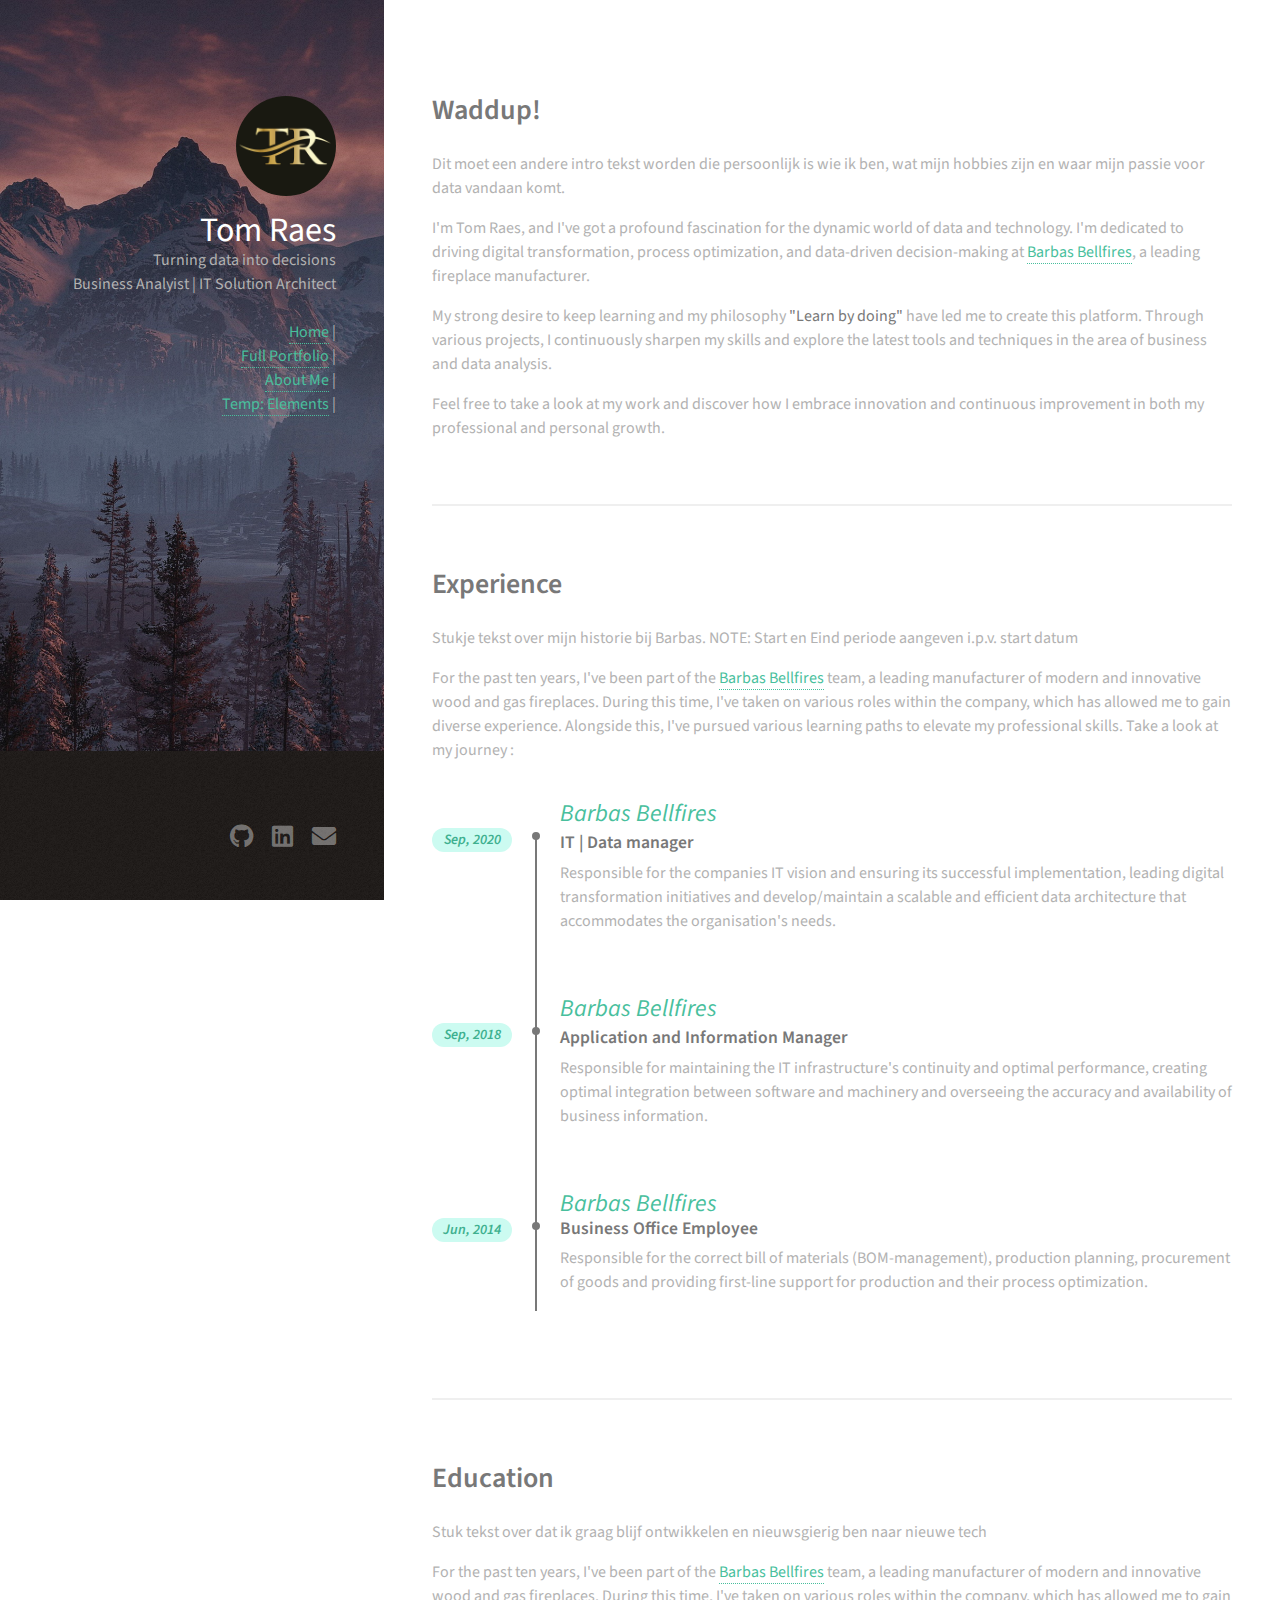
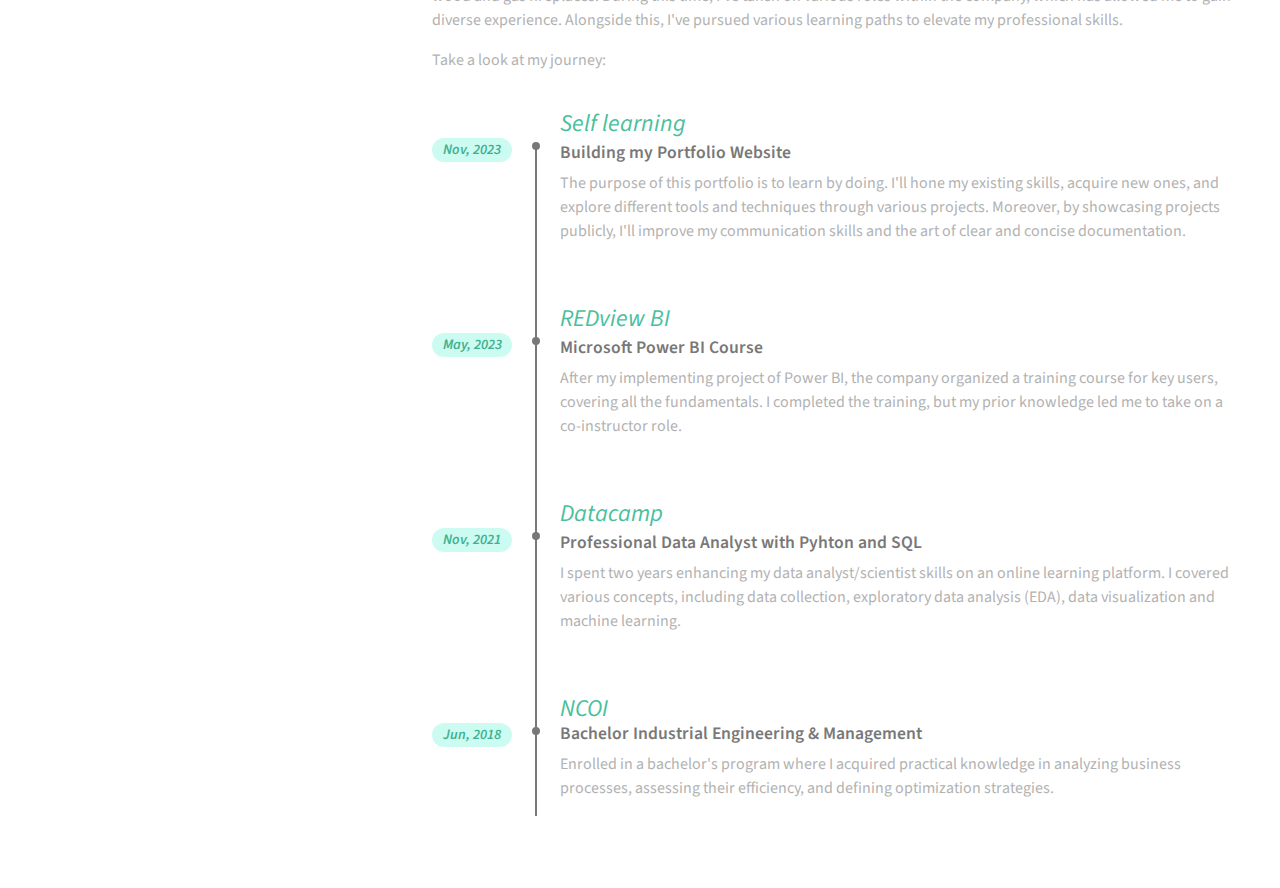
==== About Me.html @ b559889e "Restructured Pages" ====
<!DOCTYPE HTML>

<html>
	<head>
		<title>About Me</title>
		<link rel="icon" type="images/x-icon" href="/images/TR Logo Square.jpg">
		<meta charset="utf-8" />
		<meta name="viewport" content="width=device-width, initial-scale=1, user-scalable=no" />
		<link rel="stylesheet" href="assets/css/main.css" />
	</head>
	<body class="is-preload">

		<!-- Header -->
			<header id="header">
				<div class="inner">
					<a href="#" class="image avatar"><img src="/images/TR Logo square.jpg" alt="" /></a>
					<p> <strong><span style="font-size: 34px;">Tom Raes</span></strong></br>
						Turning data into decisions </br> 
						Business Analyist | IT Solution Architect</p>
					<p>	
						<a href="index.html">Home</a> | </br>
						<a href="Portfolio.html">Full Portfolio</a> | </br>
						<a href="#top">About Me</a> | </br>
						<a href="Elements.html">Temp: Elements</a> | 
					</p>
				</div>			
			</header>

		<!-- Main -->
			<div id="main">

				<!-- Welcome -->
					<section id="Welcome">
						
						<header class="header">
							<h2>Waddup!</h2>
						</header>
						<p> Dit moet een andere intro tekst worden die persoonlijk is wie ik ben, wat mijn hobbies zijn en waar mijn passie voor data vandaan komt.</p>
						
						<p>I'm Tom Raes, and I've got a profound fascination for the dynamic world of data and technology. I'm dedicated to driving digital transformation, process optimization, and data-driven decision-making at <a href="https://barbasbellfires.com/uk/" target="_blank">Barbas Bellfires</a>, a leading fireplace manufacturer. </p>

						<p> My strong desire to keep learning and my philosophy <strong>"Learn by doing"</strong> have led me to create this platform. Through various projects, I continuously sharpen my skills and explore the latest tools and techniques in the area of business and data analysis.</p>
						
						<p> Feel free to take a look at my work and discover how I embrace innovation and continuous improvement in both my professional and personal growth. </p>
						
					</section>
				
				<!-- Experience -->
					<section id="Experience">
						<header class="header">
							<h2>Experience</h2>
						</header>
						<p> Stukje tekst over mijn historie bij Barbas. NOTE: Start en Eind periode aangeven i.p.v. start datum</p>
						<p> For the past ten years, I've been part of the <a href="https://barbasbellfires.com/uk/" target="_blank">Barbas Bellfires</a> team, a leading manufacturer of modern and innovative wood and gas fireplaces. During this time, I've taken on various roles within the company, which has allowed me to gain diverse experience. Alongside this, I've pursued various learning paths to elevate my professional skills. Take a look at my journey :</p>

						<div class="tl-position">
							<div class="tl-colortitle-work">Barbas Bellfires</div>
							<div class="timeline">
								<time class="tl-date-work">Sep, 2020</time>
							</div>
							<h4>IT | Data manager</h4>
							<p>Responsible for the companies IT vision and ensuring its successful implementation, leading digital transformation initiatives and develop/maintain a scalable and efficient data architecture that accommodates the organisation's needs.</p>
						</div>

						<div class="tl-position">
							<div class="tl-colortitle-work">Barbas Bellfires</div>
							<div class="timeline">
								<time class="tl-date-work">Sep, 2018</time>
							</div>
							<h4>Application and Information Manager</h4>
							<p>Responsible for maintaining the IT infrastructure's continuity and optimal performance, creating optimal integration between software and machinery and overseeing the accuracy and availability of business information.</p>
						</div>

						<div class="tl-position">
							<div class="tl-colortitle-work">Barbas Bellfires</div>
							<div class="timeline-end">
								<time class="tl-date-work">Jun, 2014</time>
							</div>
							<h4>Business Office Employee</h4>
							<p>Responsible for the correct bill of materials (BOM-management), production planning, procurement of goods and providing first-line support for production and their process optimization.</p>
						</div>
					</section>	
				
				<!-- Education -->
					<section id="Education">
						<header class="header">
							<h2>Education</h2>
						</header>
						<p> Stuk tekst over dat ik graag blijf ontwikkelen en nieuwsgierig ben naar nieuwe tech</p>
						<p> For the past ten years, I've been part of the <a href="https://barbasbellfires.com/uk/" target="_blank">Barbas Bellfires</a> team, a leading manufacturer of modern and innovative wood and gas fireplaces. During this time, I've taken on various roles within the company, which has allowed me to gain diverse experience. Alongside this, I've pursued various learning paths to elevate my professional skills.</p> 
						<p> Take a look at my journey:</p>

						<div class="tl-position">
							<div class="tl-colortitle-work">Self learning</div>
							<div class="timeline">
								<time class="tl-date-work">Nov, 2023</time>
							</div>
							<h4> Building my Portfolio Website</h4>
							<p>	The purpose of this portfolio is to learn by doing. I'll hone my existing skills, acquire new ones, and explore different tools and techniques 	 	through various projects. Moreover, by showcasing projects publicly, I'll improve my communication skills and the art of clear and concise documentation.</p>
						</div>

						<div class="tl-position">
							<div class="tl-colortitle-work">REDview BI</div>
							<div class="timeline">
								<time class="tl-date-work">May, 2023</time>
							</div>
							<h4>Microsoft Power BI Course</h4>
							<p>	After my implementing project of Power BI, the company organized a training course for key users, covering all the fundamentals. I completed the training, but my prior knowledge led me to take on a co-instructor role.</p>
						</div>


						<div class="tl-position">
							<div class="tl-colortitle-work">Datacamp</div>
							<div class="timeline">
								<time class="tl-date-work">Nov, 2021</time>
							</div>
							<h4>Professional Data Analyst with Pyhton and SQL</h4>
							<p>I spent two years enhancing my data analyst/scientist skills on an online learning platform. I covered various concepts, including data collection, exploratory data analysis (EDA), data visualization and machine learning.</p>
						</div>

						<div class="tl-position">
							<div class="tl-colortitle-work">NCOI</div>
							<div class="timeline-end">
								<time class="tl-date-work">Jun, 2018</time>
							</div>
							<h4>Bachelor Industrial Engineering & Management</h4>
							<p>Enrolled in a bachelor's program where I acquired practical knowledge in analyzing business processes, assessing their efficiency, and defining optimization strategies.</p>
						</div>
					</section>	

		<!-- Footer -->
			<footer id="footer">
				<div class="inner">
					<ul class="icons">
						<li><a href="https://github.com/TsOeMar" class="icon brands fa-github"><span class="label">Github</span></a></li>
						<li><a href="https://www.linkedin.com/in/tsoemar/" class="icon brands fa-linkedin"><span class="label">LinkedIn</span></a></li>
						<li><a href="mailto:tjg.raes.7@gmail.com" class="icon solid fa-envelope"><span class="label">Email</span></a></li>
					</ul>
				</div>
			</footer>

		<!-- Scripts -->
			<script src="assets/js/jquery.min.js"></script>
			<script src="assets/js/jquery.poptrox.min.js"></script>
			<script src="assets/js/browser.min.js"></script>
			<script src="assets/js/breakpoints.min.js"></script>
			<script src="assets/js/util.js"></script>
			<script src="assets/js/main.js"></script>
			<script src="assets/js/progressbar.js"></script>
			<script src="assets/js/bootstrap.min.js"></script>

	</body>
</html>
---- assets/css/main.css ----
@import url("fontawesome-all.min.css");
@import url("https://fonts.googleapis.com/css?family=Source+Sans+Pro:400,400italic");


/*
	Strata by HTML5 UP
	html5up.net | @ajlkn
	Free for personal and commercial use under the CCA 3.0 license (html5up.net/license)
*/

html, body, div, span, applet, object,
iframe, h1, h2, h3, h4, h5, h6, p, blockquote,
pre, a, abbr, acronym, address, big, cite,
code, del, dfn, em, img, ins, kbd, q, s, samp,
small, strike, strong, sub, sup, tt, var, b,
u, i, center, dl, dt, dd, ol, ul, li, fieldset,
form, label, legend, table, caption, tbody,
tfoot, thead, tr, th, td, article, aside,
canvas, details, embed, figure, figcaption,
footer, header, hgroup, menu, nav, output, ruby,
section, summary, time, mark, audio, video {
	margin: 0;
	padding: 0;
	border: 0;
	font-size: 100%;
	font: inherit;
	vertical-align: baseline;}

article, aside, details, figcaption, figure,
footer, header, hgroup, menu, nav, section {
	display: block;}

body {
	line-height: 1;
}

ol, ul {
	list-style: none;
}

blockquote, q {
	quotes: none;
}

	blockquote:before, blockquote:after, q:before, q:after {
		content: '';
		content: none;
	}

table {
	border-collapse: collapse;
	border-spacing: 0;
}

body {
	-webkit-text-size-adjust: none;
}

mark {
	background-color: transparent;
	color: inherit;
}

input::-moz-focus-inner {
	border: 0;
	padding: 0;
}

input, select, textarea {
	-moz-appearance: none;
	-webkit-appearance: none;
	-ms-appearance: none;
	appearance: none;
}

/* Basic */

	html {
		box-sizing: border-box;
		scroll-behavior: smooth;
	}

	*, *:before, *:after {
		box-sizing: inherit;
	}

	body {
		background: #fff;
	}

		body.is-preload *, body.is-preload *:before, body.is-preload *:after {
			-moz-animation: none !important;
			-webkit-animation: none !important;
			-ms-animation: none !important;
			animation: none !important;
			-moz-transition: none !important;
			-webkit-transition: none !important;
			-ms-transition: none !important;
			transition: none !important;
		}

	body, input, select, textarea {
		color: #b2b2b2;
		font-family: "Source Sans Pro", Helvetica, sans-serif;
		font-size: 16pt;
		font-weight: 400;
		line-height: 1.5em;
	}

	a {
		-moz-transition: color 0.2s ease-in-out, border-color 0.2s ease-in-out;
		-webkit-transition: color 0.2s ease-in-out, border-color 0.2s ease-in-out;
		-ms-transition: color 0.2s ease-in-out, border-color 0.2s ease-in-out;
		transition: color 0.2s ease-in-out, border-color 0.2s ease-in-out;
		border-bottom: dotted 1px;
		color: #49bf9d;
		text-decoration: none;
	}

		a:hover {
			border-bottom-color: transparent;
			color: #49bf9d !important;
			text-decoration: none;
		}

	strong, b {
		color: #787878;
		font-weight: 400;
	}

	em, i {
		font-style: italic;
	}
 
	p {
		margin: 0 0 1em 0;
	}

	h1, h2, h3, h4, h5, h6 {
		color: #787878;
		font-weight: 600;
		line-height: 1em;
		margin: 0 0 1.25em 0;
	}

		h1 a, h2 a, h3 a, h4 a, h6 a {
			color: inherit;
			text-decoration: none;
		}

	h1 {
		font-size: 2em;
		line-height: 1.5em;
	}

	h2 {
		font-size: 1.75em;
		line-height: 1em;
		margin-bottom: 1em;
	}

	h3 {
		font-size: 1.25em;
		line-height: 1.5em;
	}

	/*Timeline title Font*/
	h4 {
		font-size: 1.1em;
		line-height: 1.5em;
		margin-bottom: 0.25em;
		font-weight: 600;
	}
	
	/*Skill Label*/
	h5 {
		color: #b2b2b2;
		font-size: 1.1em;
		font-weight: 400;
		margin: 1.5em 0 0 0;
	}

	h6 {
		font-size: 0.7em;
		line-height: 1.5em;
	}

	sub {
		font-size: 0.8em;
		position: relative;
		top: 0.5em;
	}

	sup {
		font-size: 0.8em;
		position: relative;
		top: -0.5em;
	}

	hr {
		border: 0;
		border-bottom: solid 2px #efefef;
		margin: 2em 0;
	}

		hr.major {
			margin: 3em 0;
		}

	blockquote {
		border-left: solid 6px #efefef;
		font-style: italic;
		margin: 0 0 2em 0;
		padding: 0.5em 0 0.5em 1.5em;
	}

	code {
		background: #efefef;
		border-radius: 0.35em;
		border: solid 2px #efefef;
		font-family: "Courier New", monospace;
		font-size: 0.9em;
		margin: 0 0.25em;
		padding: 0.25em 0.65em;
	}

	pre {
		-webkit-overflow-scrolling: touch;
		font-family: "Courier New", monospace;
		font-size: 0.9em;
		margin: 0 0 2em 0;
	}

		pre code {
			display: block;
			line-height: 1.75em;
			padding: 1em 1.5em;
			overflow-x: auto;
		}

	.align-left {
		text-align: left;
	}

	.align-center {
		text-align: center;
	}

	.align-right {
		text-align: right;
	}

/* Container */

	.container {
		margin: 0 auto;
		max-width: calc(100% - 4em);
		width: 100%;
	}

		.container.xsmall {
			width: 25%;
		}

		.container.small {
			width: 50%;
		}

		.container.medium {
			width: 75%;
		}

		.container.large {
			width: 125%;
		}

		.container.xlarge {
			width: 150%;
		}

		.container.max {
			width: 100%;
		}

		@media screen and (max-width: 980px) {

			.container {
				width: 100% !important;
				max-width: 100% !important;
			}

		}

		@media screen and (max-width: 480px) {

			.container {
				max-width: calc(100% - 3em);
			}

		}

/* Row */

	.row {
		display: flex;
		flex-wrap: wrap;
		box-sizing: border-box;
		align-items: stretch;
	}

		.row > * {
			box-sizing: border-box;
		}

		.row.gtr-uniform > * > :last-child {
			margin-bottom: 0;
		}

		.row.aln-left {
			justify-content: flex-start;
		}

		.row.aln-center {
			justify-content: center;
		}

		.row.aln-right {
			justify-content: flex-end;
		}

		.row.aln-top {
			align-items: flex-start;
		}

		.row.aln-middle {
			align-items: center;
		}

		.row.aln-bottom {
			align-items: flex-end;
		}

		.row > .imp {
			order: -1;
		}

		.row > .col-1 {
			width: 8.33333%;
		}

		.row > .off-1 {
			margin-left: 8.33333%;
		}

		.row > .col-2 {
			width: 16.66667%;
		}

		.row > .off-2 {
			margin-left: 16.66667%;
		}

		.row > .col-3 {
			width: 25%;
		}

		.row > .off-3 {
			margin-left: 25%;
		}

		.row > .col-4 {
			width: 33.33333%;
		}

		.row > .off-4 {
			margin-left: 33.33333%;
		}

		.row > .col-5 {
			width: 41.66667%;
		}

		.row > .off-5 {
			margin-left: 41.66667%;
		}

		.row > .col-6 {
			width: 50%;
		}

		.row > .off-6 {
			margin-left: 50%;
		}

		.row > .col-7 {
			width: 58.33333%;
		}

		.row > .off-7 {
			margin-left: 58.33333%;
		}

		.row > .col-8 {
			width: 66.66667%;
		}

		.row > .off-8 {
			margin-left: 66.66667%;
		}

		.row > .col-9 {
			width: 75%;
		}

		.row > .off-9 {
			margin-left: 75%;
		}

		.row > .col-10 {
			width: 83.33333%;
		}

		.row > .off-10 {
			margin-left: 83.33333%;
		}

		.row > .col-11 {
			width: 91.66667%;
		}

		.row > .off-11 {
			margin-left: 91.66667%;
		}

		.row > .col-12 {
			width: 100%;
		}

		.row > .off-12 {
			margin-left: 100%;
		}

		.row.gtr-0 {
			margin-top: 0;
			margin-left: 0em;
		}

			.row.gtr-0 > * {
				padding: 0 0 0 0em;
			}

			.row.gtr-0.gtr-uniform {
				margin-top: 0em;
			}

				.row.gtr-0.gtr-uniform > * {
					padding-top: 0em;
				}

		.row.gtr-25 {
			margin-top: 0;
			margin-left: -0.625em;
		}

			.row.gtr-25 > * {
				padding: 0 0 0 0.625em;
			}

			.row.gtr-25.gtr-uniform {
				margin-top: -0.625em;
			}

				.row.gtr-25.gtr-uniform > * {
					padding-top: 0.625em;
				}

		.row.gtr-50 {
			margin-top: 0;
			margin-left: -1.25em;
		}

			.row.gtr-50 > * {
				padding: 0 0 0 1.25em;
			}

			.row.gtr-50.gtr-uniform {
				margin-top: -1.25em;
			}

				.row.gtr-50.gtr-uniform > * {
					padding-top: 1.25em;
				}

		.row {
			margin-top: 0;
			margin-left: -2.5em;
		}

			.row > * {
				padding: 0 0 0 2.5em;
			}

			.row.gtr-uniform {
				margin-top: -2.5em;
			}

				.row.gtr-uniform > * {
					padding-top: 2.5em;
				}

		.row.gtr-150 {
			margin-top: 0;
			margin-left: -3.75em;
		}

			.row.gtr-150 > * {
				padding: 0 0 0 3.75em;
			}

			.row.gtr-150.gtr-uniform {
				margin-top: -3.75em;
			}

				.row.gtr-150.gtr-uniform > * {
					padding-top: 3.75em;
				}

		.row.gtr-200 {
			margin-top: 0;
			margin-left: -5em;
		}

			.row.gtr-200 > * {
				padding: 0 0 0 5em;
			}

			.row.gtr-200.gtr-uniform {
				margin-top: -5em;
			}

				.row.gtr-200.gtr-uniform > * {
					padding-top: 5em;
				}

		@media screen and (max-width: 1800px) {

			.row {
				display: flex;
				flex-wrap: wrap;
				box-sizing: border-box;
				align-items: stretch;
			}

				.row > * {
					box-sizing: border-box;
				}

				.row.gtr-uniform > * > :last-child {
					margin-bottom: 0;
				}

				.row.aln-left {
					justify-content: flex-start;
				}

				.row.aln-center {
					justify-content: center;
				}

				.row.aln-right {
					justify-content: flex-end;
				}

				.row.aln-top {
					align-items: flex-start;
				}

				.row.aln-middle {
					align-items: center;
				}

				.row.aln-bottom {
					align-items: flex-end;
				}

				.row > .imp-xlarge {
					order: -1;
				}

				.row > .col-1-xlarge {
					width: 8.33333%;
				}

				.row > .off-1-xlarge {
					margin-left: 8.33333%;
				}

				.row > .col-2-xlarge {
					width: 16.66667%;
				}

				.row > .off-2-xlarge {
					margin-left: 16.66667%;
				}

				.row > .col-3-xlarge {
					width: 25%;
				}

				.row > .off-3-xlarge {
					margin-left: 25%;
				}

				.row > .col-4-xlarge {
					width: 33.33333%;
				}

				.row > .off-4-xlarge {
					margin-left: 33.33333%;
				}

				.row > .col-5-xlarge {
					width: 41.66667%;
				}

				.row > .off-5-xlarge {
					margin-left: 41.66667%;
				}

				.row > .col-6-xlarge {
					width: 50%;
				}

				.row > .off-6-xlarge {
					margin-left: 50%;
				}

				.row > .col-7-xlarge {
					width: 58.33333%;
				}

				.row > .off-7-xlarge {
					margin-left: 58.33333%;
				}

				.row > .col-8-xlarge {
					width: 66.66667%;
				}

				.row > .off-8-xlarge {
					margin-left: 66.66667%;
				}

				.row > .col-9-xlarge {
					width: 75%;
				}

				.row > .off-9-xlarge {
					margin-left: 75%;
				}

				.row > .col-10-xlarge {
					width: 83.33333%;
				}

				.row > .off-10-xlarge {
					margin-left: 83.33333%;
				}

				.row > .col-11-xlarge {
					width: 91.66667%;
				}

				.row > .off-11-xlarge {
					margin-left: 91.66667%;
				}

				.row > .col-12-xlarge {
					width: 100%;
				}

				.row > .off-12-xlarge {
					margin-left: 100%;
				}

				.row.gtr-0 {
					margin-top: 0;
					margin-left: 0em;
				}

					.row.gtr-0 > * {
						padding: 0 0 0 0em;
					}

					.row.gtr-0.gtr-uniform {
						margin-top: 0em;
					}

						.row.gtr-0.gtr-uniform > * {
							padding-top: 0em;
						}

				.row.gtr-25 {
					margin-top: 0;
					margin-left: -0.625em;
				}

					.row.gtr-25 > * {
						padding: 0 0 0 0.625em;
					}

					.row.gtr-25.gtr-uniform {
						margin-top: -0.625em;
					}

						.row.gtr-25.gtr-uniform > * {
							padding-top: 0.625em;
						}

				.row.gtr-50 {
					margin-top: 0;
					margin-left: -1.25em;
				}

					.row.gtr-50 > * {
						padding: 0 0 0 1.25em;
					}

					.row.gtr-50.gtr-uniform {
						margin-top: -1.25em;
					}

						.row.gtr-50.gtr-uniform > * {
							padding-top: 1.25em;
						}

				.row {
					margin-top: 0;
					margin-left: -2.5em;
				}

					.row > * {
						padding: 0 0 0 2.5em;
					}

					.row.gtr-uniform {
						margin-top: -2.5em;
					}

						.row.gtr-uniform > * {
							padding-top: 2.5em;
						}

				.row.gtr-150 {
					margin-top: 0;
					margin-left: -3.75em;
				}

					.row.gtr-150 > * {
						padding: 0 0 0 3.75em;
					}

					.row.gtr-150.gtr-uniform {
						margin-top: -3.75em;
					}

						.row.gtr-150.gtr-uniform > * {
							padding-top: 3.75em;
						}

				.row.gtr-200 {
					margin-top: 0;
					margin-left: -5em;
				}

					.row.gtr-200 > * {
						padding: 0 0 0 5em;
					}

					.row.gtr-200.gtr-uniform {
						margin-top: -5em;
					}

						.row.gtr-200.gtr-uniform > * {
							padding-top: 5em;
						}

		}

		@media screen and (max-width: 1280px) {

			.row {
				display: flex;
				flex-wrap: wrap;
				box-sizing: border-box;
				align-items: stretch;
			}

				.row > * {
					box-sizing: border-box;
				}

				.row.gtr-uniform > * > :last-child {
					margin-bottom: 0;
				}

				.row.aln-left {
					justify-content: flex-start;
				}

				.row.aln-center {
					justify-content: center;
				}

				.row.aln-right {
					justify-content: flex-end;
				}

				.row.aln-top {
					align-items: flex-start;
				}

				.row.aln-middle {
					align-items: center;
				}

				.row.aln-bottom {
					align-items: flex-end;
				}

				.row > .imp-large {
					order: -1;
				}

				.row > .col-1-large {
					width: 8.33333%;
				}

				.row > .off-1-large {
					margin-left: 8.33333%;
				}

				.row > .col-2-large {
					width: 16.66667%;
				}

				.row > .off-2-large {
					margin-left: 16.66667%;
				}

				.row > .col-3-large {
					width: 25%;
				}

				.row > .off-3-large {
					margin-left: 25%;
				}

				.row > .col-4-large {
					width: 33.33333%;
				}

				.row > .off-4-large {
					margin-left: 33.33333%;
				}

				.row > .col-5-large {
					width: 41.66667%;
				}

				.row > .off-5-large {
					margin-left: 41.66667%;
				}

				.row > .col-6-large {
					width: 50%;
				}

				.row > .off-6-large {
					margin-left: 50%;
				}

				.row > .col-7-large {
					width: 58.33333%;
				}

				.row > .off-7-large {
					margin-left: 58.33333%;
				}

				.row > .col-8-large {
					width: 66.66667%;
				}

				.row > .off-8-large {
					margin-left: 66.66667%;
				}

				.row > .col-9-large {
					width: 75%;
				}

				.row > .off-9-large {
					margin-left: 75%;
				}

				.row > .col-10-large {
					width: 83.33333%;
				}

				.row > .off-10-large {
					margin-left: 83.33333%;
				}

				.row > .col-11-large {
					width: 91.66667%;
				}

				.row > .off-11-large {
					margin-left: 91.66667%;
				}

				.row > .col-12-large {
					width: 100%;
				}

				.row > .off-12-large {
					margin-left: 100%;
				}

				.row.gtr-0 {
					margin-top: 0;
					margin-left: 0em;
				}

					.row.gtr-0 > * {
						padding: 0 0 0 0em;
					}

					.row.gtr-0.gtr-uniform {
						margin-top: 0em;
					}

						.row.gtr-0.gtr-uniform > * {
							padding-top: 0em;
						}

				.row.gtr-25 {
					margin-top: 0;
					margin-left: -0.5em;
				}

					.row.gtr-25 > * {
						padding: 0 0 0 0.5em;
					}

					.row.gtr-25.gtr-uniform {
						margin-top: -0.5em;
					}

						.row.gtr-25.gtr-uniform > * {
							padding-top: 0.5em;
						}

				.row.gtr-50 {
					margin-top: 0;
					margin-left: -1em;
				}

					.row.gtr-50 > * {
						padding: 0 0 0 1em;
					}

					.row.gtr-50.gtr-uniform {
						margin-top: -1em;
					}

						.row.gtr-50.gtr-uniform > * {
							padding-top: 1em;
						}

				.row {
					margin-top: 0;
					margin-left: -2em;
				}

					.row > * {
						padding: 0 0 0 2em;
					}

					.row.gtr-uniform {
						margin-top: -2em;
					}

						.row.gtr-uniform > * {
							padding-top: 2em;
						}

				.row.gtr-150 {
					margin-top: 0;
					margin-left: -3em;
				}

					.row.gtr-150 > * {
						padding: 0 0 0 3em;
					}

					.row.gtr-150.gtr-uniform {
						margin-top: -3em;
					}

						.row.gtr-150.gtr-uniform > * {
							padding-top: 3em;
						}

				.row.gtr-200 {
					margin-top: 0;
					margin-left: -4em;
				}

					.row.gtr-200 > * {
						padding: 0 0 0 4em;
					}

					.row.gtr-200.gtr-uniform {
						margin-top: -4em;
					}

						.row.gtr-200.gtr-uniform > * {
							padding-top: 4em;
						}

		}

		@media screen and (max-width: 980px) {

			.row {
				display: flex;
				flex-wrap: wrap;
				box-sizing: border-box;
				align-items: stretch;
			}

				.row > * {
					box-sizing: border-box;
				}

				.row.gtr-uniform > * > :last-child {
					margin-bottom: 0;
				}

				.row.aln-left {
					justify-content: flex-start;
				}

				.row.aln-center {
					justify-content: center;
				}

				.row.aln-right {
					justify-content: flex-end;
				}

				.row.aln-top {
					align-items: flex-start;
				}

				.row.aln-middle {
					align-items: center;
				}

				.row.aln-bottom {
					align-items: flex-end;
				}

				.row > .imp-medium {
					order: -1;
				}

				.row > .col-1-medium {
					width: 8.33333%;
				}

				.row > .off-1-medium {
					margin-left: 8.33333%;
				}

				.row > .col-2-medium {
					width: 16.66667%;
				}

				.row > .off-2-medium {
					margin-left: 16.66667%;
				}

				.row > .col-3-medium {
					width: 25%;
				}

				.row > .off-3-medium {
					margin-left: 25%;
				}

				.row > .col-4-medium {
					width: 33.33333%;
				}

				.row > .off-4-medium {
					margin-left: 33.33333%;
				}

				.row > .col-5-medium {
					width: 41.66667%;
				}

				.row > .off-5-medium {
					margin-left: 41.66667%;
				}

				.row > .col-6-medium {
					width: 50%;
				}

				.row > .off-6-medium {
					margin-left: 50%;
				}

				.row > .col-7-medium {
					width: 58.33333%;
				}

				.row > .off-7-medium {
					margin-left: 58.33333%;
				}

				.row > .col-8-medium {
					width: 66.66667%;
				}

				.row > .off-8-medium {
					margin-left: 66.66667%;
				}

				.row > .col-9-medium {
					width: 75%;
				}

				.row > .off-9-medium {
					margin-left: 75%;
				}

				.row > .col-10-medium {
					width: 83.33333%;
				}

				.row > .off-10-medium {
					margin-left: 83.33333%;
				}

				.row > .col-11-medium {
					width: 91.66667%;
				}

				.row > .off-11-medium {
					margin-left: 91.66667%;
				}

				.row > .col-12-medium {
					width: 100%;
				}

				.row > .off-12-medium {
					margin-left: 100%;
				}

				.row.gtr-0 {
					margin-top: 0;
					margin-left: 0em;
				}

					.row.gtr-0 > * {
						padding: 0 0 0 0em;
					}

					.row.gtr-0.gtr-uniform {
						margin-top: 0em;
					}

						.row.gtr-0.gtr-uniform > * {
							padding-top: 0em;
						}

				.row.gtr-25 {
					margin-top: 0;
					margin-left: -0.5em;
				}

					.row.gtr-25 > * {
						padding: 0 0 0 0.5em;
					}

					.row.gtr-25.gtr-uniform {
						margin-top: -0.5em;
					}

						.row.gtr-25.gtr-uniform > * {
							padding-top: 0.5em;
						}

				.row.gtr-50 {
					margin-top: 0;
					margin-left: -1em;
				}

					.row.gtr-50 > * {
						padding: 0 0 0 1em;
					}

					.row.gtr-50.gtr-uniform {
						margin-top: -1em;
					}

						.row.gtr-50.gtr-uniform > * {
							padding-top: 1em;
						}

				.row {
					margin-top: 0;
					margin-left: -2em;
				}

					.row > * {
						padding: 0 0 0 2em;
					}

					.row.gtr-uniform {
						margin-top: -2em;
					}

						.row.gtr-uniform > * {
							padding-top: 2em;
						}

				.row.gtr-150 {
					margin-top: 0;
					margin-left: -3em;
				}

					.row.gtr-150 > * {
						padding: 0 0 0 3em;
					}

					.row.gtr-150.gtr-uniform {
						margin-top: -3em;
					}

						.row.gtr-150.gtr-uniform > * {
							padding-top: 3em;
						}

				.row.gtr-200 {
					margin-top: 0;
					margin-left: -4em;
				}

					.row.gtr-200 > * {
						padding: 0 0 0 4em;
					}

					.row.gtr-200.gtr-uniform {
						margin-top: -4em;
					}

						.row.gtr-200.gtr-uniform > * {
							padding-top: 4em;
						}

		}

		@media screen and (max-width: 736px) {

			.row {
				display: flex;
				flex-wrap: wrap;
				box-sizing: border-box;
				align-items: stretch;
			}

				.row > * {
					box-sizing: border-box;
				}

				.row.gtr-uniform > * > :last-child {
					margin-bottom: 0;
				}

				.row.aln-left {
					justify-content: flex-start;
				}

				.row.aln-center {
					justify-content: center;
				}

				.row.aln-right {
					justify-content: flex-end;
				}

				.row.aln-top {
					align-items: flex-start;
				}

				.row.aln-middle {
					align-items: center;
				}

				.row.aln-bottom {
					align-items: flex-end;
				}

				.row > .imp-small {
					order: -1;
				}

				.row > .col-1-small {
					width: 8.33333%;
				}

				.row > .off-1-small {
					margin-left: 8.33333%;
				}

				.row > .col-2-small {
					width: 16.66667%;
				}

				.row > .off-2-small {
					margin-left: 16.66667%;
				}

				.row > .col-3-small {
					width: 25%;
				}

				.row > .off-3-small {
					margin-left: 25%;
				}

				.row > .col-4-small {
					width: 33.33333%;
				}

				.row > .off-4-small {
					margin-left: 33.33333%;
				}

				.row > .col-5-small {
					width: 41.66667%;
				}

				.row > .off-5-small {
					margin-left: 41.66667%;
				}

				.row > .col-6-small {
					width: 50%;
				}

				.row > .off-6-small {
					margin-left: 50%;
				}

				.row > .col-7-small {
					width: 58.33333%;
				}

				.row > .off-7-small {
					margin-left: 58.33333%;
				}

				.row > .col-8-small {
					width: 66.66667%;
				}

				.row > .off-8-small {
					margin-left: 66.66667%;
				}

				.row > .col-9-small {
					width: 75%;
				}

				.row > .off-9-small {
					margin-left: 75%;
				}

				.row > .col-10-small {
					width: 83.33333%;
				}

				.row > .off-10-small {
					margin-left: 83.33333%;
				}

				.row > .col-11-small {
					width: 91.66667%;
				}

				.row > .off-11-small {
					margin-left: 91.66667%;
				}

				.row > .col-12-small {
					width: 100%;
				}

				.row > .off-12-small {
					margin-left: 100%;
				}

				.row.gtr-0 {
					margin-top: 0;
					margin-left: 0em;
				}

					.row.gtr-0 > * {
						padding: 0 0 0 0em;
					}

					.row.gtr-0.gtr-uniform {
						margin-top: 0em;
					}

						.row.gtr-0.gtr-uniform > * {
							padding-top: 0em;
						}

				.row.gtr-25 {
					margin-top: 0;
					margin-left: -0.375em;
				}

					.row.gtr-25 > * {
						padding: 0 0 0 0.375em;
					}

					.row.gtr-25.gtr-uniform {
						margin-top: -0.375em;
					}

						.row.gtr-25.gtr-uniform > * {
							padding-top: 0.375em;
						}

				.row.gtr-50 {
					margin-top: 0;
					margin-left: -0.75em;
				}

					.row.gtr-50 > * {
						padding: 0 0 0 0.75em;
					}

					.row.gtr-50.gtr-uniform {
						margin-top: -0.75em;
					}

						.row.gtr-50.gtr-uniform > * {
							padding-top: 0.75em;
						}

				.row {
					margin-top: 0;
					margin-left: -1.5em;
				}

					.row > * {
						padding: 0 0 0 1.5em;
					}

					.row.gtr-uniform {
						margin-top: -1.5em;
					}

						.row.gtr-uniform > * {
							padding-top: 1.5em;
						}

				.row.gtr-150 {
					margin-top: 0;
					margin-left: -2.25em;
				}

					.row.gtr-150 > * {
						padding: 0 0 0 2.25em;
					}

					.row.gtr-150.gtr-uniform {
						margin-top: -2.25em;
					}

						.row.gtr-150.gtr-uniform > * {
							padding-top: 2.25em;
						}

				.row.gtr-200 {
					margin-top: 0;
					margin-left: -3em;
				}

					.row.gtr-200 > * {
						padding: 0 0 0 3em;
					}

					.row.gtr-200.gtr-uniform {
						margin-top: -3em;
					}

						.row.gtr-200.gtr-uniform > * {
							padding-top: 3em;
						}

		}

		@media screen and (max-width: 480px) {

			.row {
				display: flex;
				flex-wrap: wrap;
				box-sizing: border-box;
				align-items: stretch;
			}

				.row > * {
					box-sizing: border-box;
				}

				.row.gtr-uniform > * > :last-child {
					margin-bottom: 0;
				}

				.row.aln-left {
					justify-content: flex-start;
				}

				.row.aln-center {
					justify-content: center;
				}

				.row.aln-right {
					justify-content: flex-end;
				}

				.row.aln-top {
					align-items: flex-start;
				}

				.row.aln-middle {
					align-items: center;
				}

				.row.aln-bottom {
					align-items: flex-end;
				}

				.row > .imp-xsmall {
					order: -1;
				}

				.row > .col-1-xsmall {
					width: 8.33333%;
				}

				.row > .off-1-xsmall {
					margin-left: 8.33333%;
				}

				.row > .col-2-xsmall {
					width: 16.66667%;
				}

				.row > .off-2-xsmall {
					margin-left: 16.66667%;
				}

				.row > .col-3-xsmall {
					width: 25%;
				}

				.row > .off-3-xsmall {
					margin-left: 25%;
				}

				.row > .col-4-xsmall {
					width: 33.33333%;
				}

				.row > .off-4-xsmall {
					margin-left: 33.33333%;
				}

				.row > .col-5-xsmall {
					width: 41.66667%;
				}

				.row > .off-5-xsmall {
					margin-left: 41.66667%;
				}

				.row > .col-6-xsmall {
					width: 50%;
				}

				.row > .off-6-xsmall {
					margin-left: 50%;
				}

				.row > .col-7-xsmall {
					width: 58.33333%;
				}

				.row > .off-7-xsmall {
					margin-left: 58.33333%;
				}

				.row > .col-8-xsmall {
					width: 66.66667%;
				}

				.row > .off-8-xsmall {
					margin-left: 66.66667%;
				}

				.row > .col-9-xsmall {
					width: 75%;
				}

				.row > .off-9-xsmall {
					margin-left: 75%;
				}

				.row > .col-10-xsmall {
					width: 83.33333%;
				}

				.row > .off-10-xsmall {
					margin-left: 83.33333%;
				}

				.row > .col-11-xsmall {
					width: 91.66667%;
				}

				.row > .off-11-xsmall {
					margin-left: 91.66667%;
				}

				.row > .col-12-xsmall {
					width: 100%;
				}

				.row > .off-12-xsmall {
					margin-left: 100%;
				}

				.row.gtr-0 {
					margin-top: 0;
					margin-left: 0em;
				}

					.row.gtr-0 > * {
						padding: 0 0 0 0em;
					}

					.row.gtr-0.gtr-uniform {
						margin-top: 0em;
					}

						.row.gtr-0.gtr-uniform > * {
							padding-top: 0em;
						}

				.row.gtr-25 {
					margin-top: 0;
					margin-left: -0.375em;
				}

					.row.gtr-25 > * {
						padding: 0 0 0 0.375em;
					}

					.row.gtr-25.gtr-uniform {
						margin-top: -0.375em;
					}

						.row.gtr-25.gtr-uniform > * {
							padding-top: 0.375em;
						}

				.row.gtr-50 {
					margin-top: 0;
					margin-left: -0.75em;
				}

					.row.gtr-50 > * {
						padding: 0 0 0 0.75em;
					}

					.row.gtr-50.gtr-uniform {
						margin-top: -0.75em;
					}

						.row.gtr-50.gtr-uniform > * {
							padding-top: 0.75em;
						}

				.row {
					margin-top: 0;
					margin-left: -1.5em;
				}

					.row > * {
						padding: 0 0 0 1.5em;
					}

					.row.gtr-uniform {
						margin-top: -1.5em;
					}

						.row.gtr-uniform > * {
							padding-top: 1.5em;
						}

				.row.gtr-150 {
					margin-top: 0;
					margin-left: -2.25em;
				}

					.row.gtr-150 > * {
						padding: 0 0 0 2.25em;
					}

					.row.gtr-150.gtr-uniform {
						margin-top: -2.25em;
					}

						.row.gtr-150.gtr-uniform > * {
							padding-top: 2.25em;
						}

				.row.gtr-200 {
					margin-top: 0;
					margin-left: -3em;
				}

					.row.gtr-200 > * {
						padding: 0 0 0 3em;
					}

					.row.gtr-200.gtr-uniform {
						margin-top: -3em;
					}

						.row.gtr-200.gtr-uniform > * {
							padding-top: 3em;
						}

		}

/* Timeline */
	
	/*Position*/
	.tl-position {
		position: relative;
		padding-left: 2rem; 
		padding-top: 1.5rem; 
		padding-bottom: 1.5rem; 
	}

	@media (min-width: 640px) { 
		.tl-position {
			padding-left: 8rem; 
		}
	}

	/*Colored label*/
	.tl-colortitle-work {
		font-style: italic;
		font-size: 1.5rem;
		color: #49bf9d;
	}

	.tl-colortitle-study {
		font-style: italic;
		font-size: 1.5rem;
		color: #b7a3ad;
	}	

	@media (min-width: 640px) {
		.colortitle {
			margin-bottom: 0;
		}
	}
	
	/*Vertical line (::before) ~ Date ~ Title ~ Circle marker (::after)*/
	.timeline {
		display: flex;
		flex-direction: column;
		align-items: flex-start;
		margin-bottom: 0.25rem;
	}
	
	@media (min-width: 640px) {
		.timeline {
			flex-direction: row;
		}
	}
	
	.timeline::before {
		content: '';
		position: absolute;
		left: 0.5rem;
		height: 100%;
		padding: 0 1px;
		background-color: #787878; 
		align-self: flex-start;
		transform: translateX(-50%) translateY(0.75rem);
	}
	
	@media (min-width: 640px) {
		.timeline::before {
			left: 0;
			margin-left: 6.5rem;
		}
	}
	
	.timeline::after {
		content: '';
		position: absolute;
		left: 0.5rem;
		width: 0.5rem;
		height: 0.5rem;
		background-color: #787878; 
		border: 4px solid #787878; 
		box-sizing: border-box;
		border-radius: 50%;
		transform: translateX(-50%) translateY(0.375rem);
	}
	
	@media (min-width: 640px) {
		.timeline::after {
			left: 0;
			margin-left: 6.5rem;
		}
	}
	
	@media (min-width: 640px) {
		.timeline.group-last::before {
			display: none;
		}
	}
	
	.timeline-end {
		display: flex;
		flex-direction: column;
		align-items: flex-start;
		margin-bottom: 0rem; 
	}
	
	@media (min-width: 640px) { 
		.timeline-end {
			flex-direction: row;
		}
	}
	
	.timeline-end::before {
		content: '';
		position: absolute;
		left: 0.5rem; 
		height: 50%; 
		padding-left: 1px;
		padding-right: 1px;
		background-color: #787878;
		transform: translateX(-50%) translateY(0.75rem);
		align-self: start; 
	}
	
	@media (min-width: 640px) {
		.timeline-end::before {
			left: 0;
			margin-left: 6.5rem; 
		}
	}
	
	.timeline-end::after {
		content: '';
		position: absolute;
		left: 0.5rem; 
		width: 0.5rem; 
		height: 0.5rem; 
		background-color: #787878; 
		border: 4px solid #787878; 
		box-sizing: border-box;
		border-radius: 9999px; 
		transform: translateX(-50%) translateY(0.375rem); 
	}
	
	@media (min-width: 640px) {
		.timeline-end::after {
			left: 0; 
			margin-left: 6.5rem; 
		}
	}
	
	.timeline-end.group-last::before {
		display: none; 
	}
	

	/*Timeline Date left side*/
	.tl-date-work {
		display: inline-flex;
		align-items: center;
		justify-content: center;
		font-style: italic;
		width: 5rem; 
		height: 1.5rem; 
		margin-bottom: 1rem; 
		font-size: 0.9rem; 
		font-weight: 600; 
		color: #3eb08f; 
		background-color: #ccfbf1; 
		border-radius: 9999px; 
		transform: translateY(0.125rem); 
	
		/* Small and Up */
		@media (min-width: 640px) {
			position: absolute; 
			left: 0;
			margin-bottom: 0; 
		}
	}

	.tl-date-study {
		display: inline-flex;
		align-items: center;
		justify-content: center;
		font-style: italic;
		width: 5rem; 
		height: 1.5rem; 
		margin-bottom: 1rem; 
		font-size: 0.9rem; 
		font-weight: 600; 
		color: #b7a3ad;
		background-color: #ebe6e6; 
		border-radius: 9999px; 
		transform: translateY(0.125rem); 
	
		/* Small and Up */
		@media (min-width: 640px) {
			position: absolute; 
			left: 0;
			margin-bottom: 0; 
		}
	}

	/*Timeline Bold Title*/
	.tl-boldtitle {		
		font-size: 1.25rem;
		font-weight: 700; 
		color: #787878; 
	}
	
	/*Timeline content*/
	.tl-content {
		color: #b2b2b2; 
		font-size: 1rem;
	}
	
	
/* Section/Article */

	section.special, article.special {
		text-align: center;
	}

	header p {
		color: #b2b2b2;
		position: relative;
		margin: 0 0 1.5em 0;
	}

	header h2 + p {
		font-size: 1.25em;
		margin-top: -1em;
		line-height: 1.5em;
	}

	header h3 + p {
		font-size: 1.1em;
		margin-top: -0.8em;
		line-height: 1.5em;
	}

	header h4 + p,
	header h5 + p,
	header h6 + p {
		font-size: 0.9em;
		margin-top: -0.6em;
		line-height: 1.5em;
	}

	header.major h2 {
		font-size: 2em;
	}

/* Form */

	form {
		margin: 0 0 2em 0;
	}

	label {
		color: #787878;
		display: block;
		font-size: 0.9em;
		font-weight: 400;
		margin: 0 0 1em 0;
	}

	input[type="text"],
	input[type="password"],
	input[type="email"],
	select,
	textarea {
		-moz-appearance: none;
		-webkit-appearance: none;
		-ms-appearance: none;
		appearance: none;
		background: #efefef;
		border-radius: 0.35em;
		border: solid 2px transparent;
		color: inherit;
		display: block;
		outline: 0;
		padding: 0 0.75em;
		text-decoration: none;
		width: 100%;
	}

		input[type="text"]:invalid,
		input[type="password"]:invalid,
		input[type="email"]:invalid,
		select:invalid,
		textarea:invalid {
			box-shadow: none;
		}

		input[type="text"]:focus,
		input[type="password"]:focus,
		input[type="email"]:focus,
		select:focus,
		textarea:focus {
			border-color: #49bf9d;
		}

	select {
		background-image: url("data:image/svg+xml;charset=utf8,%3Csvg xmlns='http://www.w3.org/2000/svg' width='40' height='40' preserveAspectRatio='none' viewBox='0 0 40 40'%3E%3Cpath d='M9.4,12.3l10.4,10.4l10.4-10.4c0.2-0.2,0.5-0.4,0.9-0.4c0.3,0,0.6,0.1,0.9,0.4l3.3,3.3c0.2,0.2,0.4,0.5,0.4,0.9 c0,0.4-0.1,0.6-0.4,0.9L20.7,31.9c-0.2,0.2-0.5,0.4-0.9,0.4c-0.3,0-0.6-0.1-0.9-0.4L4.3,17.3c-0.2-0.2-0.4-0.5-0.4-0.9 c0-0.4,0.1-0.6,0.4-0.9l3.3-3.3c0.2-0.2,0.5-0.4,0.9-0.4S9.1,12.1,9.4,12.3z' fill='%23dfdfdf' /%3E%3C/svg%3E");
		background-size: 1.25rem;
		background-repeat: no-repeat;
		background-position: calc(100% - 1rem) center;
		height: 2.75em;
		padding-right: 2.75em;
		text-overflow: ellipsis;
	}

		select option {
			color: #787878;
			background: #fff;
		}

		select:focus::-ms-value {
			background-color: transparent;
		}

		select::-ms-expand {
			display: none;
		}

	input[type="text"],
	input[type="password"],
	input[type="email"],
	select {
		height: 2.75em;
	}

	textarea {
		padding: 0.75em;
	}

	input[type="checkbox"],
	input[type="radio"] {
		-moz-appearance: none;
		-webkit-appearance: none;
		-ms-appearance: none;
		appearance: none;
		display: block;
		float: left;
		margin-right: -2em;
		opacity: 0;
		width: 1em;
		z-index: -1;
	}

		input[type="checkbox"] + label,
		input[type="radio"] + label {
			text-decoration: none;
			color: #b2b2b2;
			cursor: pointer;
			display: inline-block;
			font-size: 1em;
			font-weight: 400;
			padding-left: 2.4em;
			padding-right: 0.75em;
			position: relative;
		}

			input[type="checkbox"] + label:before,
			input[type="radio"] + label:before {
				-moz-osx-font-smoothing: grayscale;
				-webkit-font-smoothing: antialiased;
				display: inline-block;
				font-style: normal;
				font-variant: normal;
				text-rendering: auto;
				line-height: 1;
				text-transform: none !important;
				font-family: 'Font Awesome 5 Free';
				font-weight: 900;
			}

			input[type="checkbox"] + label:before,
			input[type="radio"] + label:before {
				background: #efefef;
				border-radius: 0.35em;
				border: solid 2px transparent;
				content: '';
				display: inline-block;
				font-size: 0.8em;
				height: 2.0625em;
				left: 0;
				line-height: 1.85625em;
				position: absolute;
				text-align: center;
				top: 0;
				width: 2.0625em;
			}

		input[type="checkbox"]:checked + label:before,
		input[type="radio"]:checked + label:before {
			background: #787878;
			border-color: #787878;
			color: #fff;
			content: '\f00c';
		}

		input[type="checkbox"]:focus + label:before,
		input[type="radio"]:focus + label:before {
			border-color: #49bf9d;
		}

	input[type="checkbox"] + label:before {
		border-radius: 0.35em;
	}

	input[type="radio"] + label:before {
		border-radius: 100%;
	}

	::-webkit-input-placeholder {
		color: #b2b2b2 !important;
		opacity: 1.0;
	}

	:-moz-placeholder {
		color: #b2b2b2 !important;
		opacity: 1.0;
	}

	::-moz-placeholder {
		color: #b2b2b2 !important;
		opacity: 1.0;
	}

	:-ms-input-placeholder {
		color: #b2b2b2 !important;
		opacity: 1.0;
	}

/* Box */

	.box {
		border-radius: 0.35em;
		border: solid 2px #efefef;
		margin-bottom: 2em;
		padding: 1.5em;
	}

		.box > :last-child,
		.box > :last-child > :last-child,
		.box > :last-child > :last-child > :last-child {
			margin-bottom: 0;
		}

		.box.alt {
			border: 0;
			border-radius: 0;
			padding: 0;
		}

/* Icon */

	.icon {
		text-decoration: none;
		border-bottom: none;
		position: relative;
	}

		.icon:before {
			-moz-osx-font-smoothing: grayscale;
			-webkit-font-smoothing: antialiased;
			display: inline-block;
			font-style: normal;
			font-variant: normal;
			text-rendering: auto;
			line-height: 1;
			text-transform: none !important;
			font-family: 'Font Awesome 5 Free';
			font-weight: 400;
		}

		.icon > .label {
			display: none;
		}

		.icon:before {
			line-height: inherit;
		}

		.icon.solid:before {
			font-weight: 900;
		}

		.icon.brands:before {
			font-family: 'Font Awesome 5 Brands';
		}

/* Image */

	.image {
		border-radius: 0.35em;
		border: 0;
		display: inline-block;
		position: relative;
	}

		.image:before {
			-moz-transition: opacity 0.2s ease-in-out;
			-webkit-transition: opacity 0.2s ease-in-out;
			-ms-transition: opacity 0.2s ease-in-out;
			transition: opacity 0.2s ease-in-out;
			border-radius: 0.35em;
			content: '';
			display: block;
			height: 100%;
			left: 0;
			opacity: 0.5;
			position: absolute;
			top: 0;
			width: 100%;
		}

		.image.thumb {
			text-align: center;
		}

			.image.thumb:after {
				-moz-transition: opacity 0.2s ease-in-out;
				-webkit-transition: opacity 0.2s ease-in-out;
				-ms-transition: opacity 0.2s ease-in-out;
				transition: opacity 0.2s ease-in-out;
				border-radius: 0.35em;
				border: solid 3px rgba(255, 255, 255, 0.5);
				color: #fff;
				content: 'View';
				display: inline-block;
				font-size: 0.8em;
				font-weight: 400;
				left: 50%;
				line-height: 2.25em;
				margin: -1.25em 0 0 -3em;
				opacity: 0;
				padding: 0 1.5em;
				position: absolute;
				text-align: center;
				text-decoration: none;
				top: 50%;
				white-space: nowrap;
			}

			.image.thumb:hover:after {
				opacity: 1.0;
			}

			.image.thumb:hover:before {
				background: url("images/overlay.png");
				opacity: 1.0;
			}

		.image img {
			border-radius: 0.35em;
			display: block;
		}

		.image.left {
			float: left;
			margin: 0 1.5em 1em 0;
			top: 0.25em;
		}

		.image.right {
			float: right;
			margin: 0 0 1em 1.5em;
			top: 0.25em;
		}

		.image.left, .image.right {
			max-width: 26%;
		}

			.image.left img, .image.right img {
				width: 100%;
			}

		.image.fit {
			display: block;
			margin: 0 0 2em 0;
			width: 100%;
		}

			.image.fit img {
				width: 100%;
			}

		.image.avatar {
			border-radius: 100%;
		}

			.image.avatar:before {
				display: none;
			}

			.image.avatar img {
				border-radius: 100%;
				width: 100%;
			}

/* List */

	ol {
		list-style: decimal;
		margin: 0 0 2em 0;
		padding-left: 1.25em;
	}

		ol li {
			padding-left: 0.25em;
		}

	ul {
		list-style: disc;
		margin: 0 0 2em 0;
		padding-left: 1em;
	}

		ul li {
			padding-left: 0.5em;
		}

		ul.alt {
			list-style: none;
			padding-left: 0;
		}

			ul.alt li {
				border-top: solid 2px #efefef;
				padding: 0.5em 0;
			}

				ul.alt li:first-child {
					border-top: 0;
					padding-top: 0;
				}

	dl {
		margin: 0 0 2em 0;
	}

/* Icons */

	ul.icons {
		cursor: default;
		list-style: none;
		padding-left: 0;
	}

		ul.icons li {
			display: inline-block;
			padding: 0 1em 0 0;
		}

			ul.icons li:last-child {
				padding-right: 0;
			}

			ul.icons li .icon:before {
				font-size: 1.5em;
			}

/* Labeled Icons */

	ul.labeled-icons {
		list-style: none;
		padding: 0;
	}

		ul.labeled-icons li {
			line-height: 1.75em;
			margin: 1.5em 0 0 0;
			padding-left: 2.25em;
			position: relative;
		}

			ul.labeled-icons li:first-child {
				margin-top: 0;
			}

			ul.labeled-icons li a {
				color: inherit;
			}

			ul.labeled-icons li h3 {
				color: #b2b2b2;
				left: 0;
				position: absolute;
				text-align: center;
				top: 0;
				width: 1em;
			}

/* Actions */

	ul.actions {
		display: -moz-flex;
		display: -webkit-flex;
		display: -ms-flex;
		display: flex;
		cursor: default;
		list-style: none;
		margin-left: -1em;
		padding-left: 0;
	}

		ul.actions li {
			padding: 0 0 0 1em;
			vertical-align: middle;
		}

		ul.actions.special {
			-moz-justify-content: center;
			-webkit-justify-content: center;
			-ms-justify-content: center;
			justify-content: center;
			width: 100%;
			margin-left: 0;
		}

			ul.actions.special li:first-child {
				padding-left: 0;
			}

		ul.actions.stacked {
			-moz-flex-direction: column;
			-webkit-flex-direction: column;
			-ms-flex-direction: column;
			flex-direction: column;
			margin-left: 0;
		}

			ul.actions.stacked li {
				padding: 1.3em 0 0 0;
			}

				ul.actions.stacked li:first-child {
					padding-top: 0;
				}

		ul.actions.fit {
			width: calc(100% + 1em);
		}

			ul.actions.fit li {
				-moz-flex-grow: 1;
				-webkit-flex-grow: 1;
				-ms-flex-grow: 1;
				flex-grow: 1;
				-moz-flex-shrink: 1;
				-webkit-flex-shrink: 1;
				-ms-flex-shrink: 1;
				flex-shrink: 1;
				width: 100%;
			}

				ul.actions.fit li > * {
					width: 100%;
				}

			ul.actions.fit.stacked {
				width: 100%;
			}

		@media screen and (max-width: 480px) {

			ul.actions:not(.fixed) {
				-moz-flex-direction: column;
				-webkit-flex-direction: column;
				-ms-flex-direction: column;
				flex-direction: column;
				margin-left: 0;
				width: 100% !important;
			}

				ul.actions:not(.fixed) li {
					-moz-flex-grow: 1;
					-webkit-flex-grow: 1;
					-ms-flex-grow: 1;
					flex-grow: 1;
					-moz-flex-shrink: 1;
					-webkit-flex-shrink: 1;
					-ms-flex-shrink: 1;
					flex-shrink: 1;
					padding: 1em 0 0 0;
					text-align: center;
					width: 100%;
				}

					ul.actions:not(.fixed) li > * {
						width: 100%;
					}

					ul.actions:not(.fixed) li:first-child {
						padding-top: 0;
					}

					ul.actions:not(.fixed) li input[type="submit"],
					ul.actions:not(.fixed) li input[type="reset"],
					ul.actions:not(.fixed) li input[type="button"],
					ul.actions:not(.fixed) li button,
					ul.actions:not(.fixed) li .button {
						width: 100%;
					}

						ul.actions:not(.fixed) li input[type="submit"].icon:before,
						ul.actions:not(.fixed) li input[type="reset"].icon:before,
						ul.actions:not(.fixed) li input[type="button"].icon:before,
						ul.actions:not(.fixed) li button.icon:before,
						ul.actions:not(.fixed) li .button.icon:before {
							margin-left: -0.5em;
						}

		}

/* Table */

	.table-wrapper {
		-webkit-overflow-scrolling: touch;
		overflow-x: auto;
	}

	table {
		margin: 0 0 2em 0;
		width: 100%;
	}

		table tbody tr {
			border: solid 1px #efefef;
			border-left: 0;
			border-right: 0;
		}

			table tbody tr:nth-child(2n + 1) {
				background-color: #efefef;
			}

		table td {
			padding: 0.75em 0.75em;
		}

		table th {
			color: #787878;
			font-size: 0.9em;
			font-weight: 400;
			padding: 0 0.75em 0.75em 0.75em;
			text-align: left;
		}

		table thead {
			border-bottom: solid 2px #efefef;
		}

		table tfoot {
			border-top: solid 2px #efefef;
		}

		table.alt {
			border-collapse: separate;
		}

			table.alt tbody tr td {
				border: solid 2px #efefef;
				border-left-width: 0;
				border-top-width: 0;
			}

				table.alt tbody tr td:first-child {
					border-left-width: 2px;
				}

			table.alt tbody tr:first-child td {
				border-top-width: 2px;
			}

			table.alt thead {
				border-bottom: 0;
			}

			table.alt tfoot {
				border-top: 0;
			}

/* Button */

	input[type="submit"],
	input[type="reset"],
	input[type="button"],
	.button {
		-moz-appearance: none;
		-webkit-appearance: none;
		-ms-appearance: none;
		appearance: none;
		-moz-transition: background-color 0.2s ease-in-out, color 0.2s ease-in-out, border-color 0.2s ease-in-out;
		-webkit-transition: background-color 0.2s ease-in-out, color 0.2s ease-in-out, border-color 0.2s ease-in-out;
		-ms-transition: background-color 0.2s ease-in-out, color 0.2s ease-in-out, border-color 0.2s ease-in-out;
		transition: background-color 0.2s ease-in-out, color 0.2s ease-in-out, border-color 0.2s ease-in-out;
		background-color: transparent;
		border-radius: 0.35em;
		border: solid 3px #efefef;
		color: #787878 !important;
		cursor: pointer;
		display: inline-block;
		font-weight: 400;
		height: 3.15em;
		height: calc(2.75em + 6px);
		line-height: 2.75em;
		min-width: 10em;
		padding: 0 1.5em;
		text-align: center;
		text-decoration: none;
		white-space: nowrap;
	}

		input[type="submit"]:hover,
		input[type="reset"]:hover,
		input[type="button"]:hover,
		.button:hover {
			border-color: #49bf9d;
			color: #49bf9d !important;
		}

		input[type="submit"]:active,
		input[type="reset"]:active,
		input[type="button"]:active,
		.button:active {
			background-color: rgba(73, 191, 157, 0.1);
			border-color: #49bf9d;
			color: #49bf9d !important;
		}

		input[type="submit"].icon,
		input[type="reset"].icon,
		input[type="button"].icon,
		.button.icon {
			padding-left: 1.35em;
		}

			input[type="submit"].icon:before,
			input[type="reset"].icon:before,
			input[type="button"].icon:before,
			.button.icon:before {
				margin-right: 0.5em;
			}

		input[type="submit"].fit,
		input[type="reset"].fit,
		input[type="button"].fit,
		.button.fit {
			min-width: 0;
			width: 100%;
		}

		input[type="submit"].small,
		input[type="reset"].small,
		input[type="button"].small,
		.button.small {
			font-size: 0.8em;
		}

		input[type="submit"].large,
		input[type="reset"].large,
		input[type="button"].large,
		.button.large {
			font-size: 1.35em;
		}

		input[type="submit"].primary,
		input[type="reset"].primary,
		input[type="button"].primary,
		.button.primary {
			background-color: #49bf9d;
			border-color: #49bf9d;
			color: #fff !important;
		}

			input[type="submit"].primary:hover,
			input[type="reset"].primary:hover,
			input[type="button"].primary:hover,
			.button.primary:hover {
				background-color: #5cc6a7;
				border-color: #5cc6a7;
			}

			input[type="submit"].primary:active,
			input[type="reset"].primary:active,
			input[type="button"].primary:active,
			.button.primary:active {
				background-color: #3eb08f;
				border-color: #3eb08f;
			}

		input[type="submit"].disabled, input[type="submit"]:disabled,
		input[type="reset"].disabled,
		input[type="reset"]:disabled,
		input[type="button"].disabled,
		input[type="button"]:disabled,
		.button.disabled,
		.button:disabled {
			background-color: #efefef !important;
			border-color: #efefef !important;
			color: #b2b2b2 !important;
			cursor: default;
		}

/* Work Item */

	.work-item {
		margin: 0 0 2em 0;
	}

		.work-item .image {
			margin: 0 0 1.5em 0;
		}

		.work-item h3 {
			font-size: 1em;
			margin: 0 0 0.5em 0;
		}

		.work-item p {
			font-size: 0.8em;
			line-height: 1.5em;
			margin: 0;
		}

/* Header */

	#header {
		display: -moz-flex;
		display: -webkit-flex;
		display: -ms-flex;
		display: flex;
		-moz-flex-direction: column;
		-webkit-flex-direction: column;
		-ms-flex-direction: column;
		flex-direction: column;
		-moz-align-items: -moz-flex-end;
		-webkit-align-items: -webkit-flex-end;
		-ms-align-items: -ms-flex-end;
		align-items: flex-end;
		-moz-justify-content: space-between;
		-webkit-justify-content: space-between;
		-ms-justify-content: space-between;
		justify-content: space-between;
		background-color: #1f1815;
		background-attachment: scroll,								scroll;
		background-image: url("images/overlay.png"), url("../../images/Background.jpg");
		background-position: top left,							top left;
		background-repeat: repeat,								no-repeat;
		background-size: auto,								110%;
		color: rgba(255, 255, 255, 0.5);
		height: 100%;
		left: 0;
		padding: 8em 4em;
		position:fixed;
		text-align: right;
		top: 0;
		width: 35%;
	} 

		#header > * {
			-moz-flex-shrink: 0;
			-webkit-flex-shrink: 0;
			-ms-flex-shrink: 0;
			flex-shrink: 0;
			width: 100%;
		}

		#header > .inner {
			-moz-flex-grow: 1;
			-webkit-flex-grow: 1;
			-ms-flex-grow: 1;
			flex-grow: 1;
			margin: 0 0 2em 0;
		}

		#header strong, #header b {
			color: #fff;
		}

		#header h2, #header h3, #header h4, #header h5, #header h6 {
			color: #fff;
		}

		#header h1 {
			color: rgba(255, 255, 255, 0.5);
			font-size: 1.35em;
			line-height: 1.75em;
			margin: 0;
		}

		#header .image.avatar {
			margin: 0 0 1em 0;
			width: 6.25em;
		}

/* Footer */

	#footer .icons {
		margin: 1em 0 0 0;
	}

		#footer .icons a {
			color: rgba(255, 255, 255, 0.4);
		}

/* Main */

	#main {
		margin-left: 35%;
		max-width: 54em;
		padding: 8em 4em 4em 4em;
		width: calc(100% - 35%);
	}

		#main > section {
			border-top: solid 2px #efefef;
			margin: 4em 0 0 0;
			padding: 4em 0 0 0;
		}

			#main > section:first-child {
				border-top: 0;
				margin-top: 0;
				padding-top: 0;
			}

/* Poptrox */

	@-moz-keyframes spin {
		0% {
			-moz-transform: rotate(0deg);
			-webkit-transform: rotate(0deg);
			-ms-transform: rotate(0deg);
			transform: rotate(0deg);
		}

		100% {
			-moz-transform: rotate(360deg);
			-webkit-transform: rotate(360deg);
			-ms-transform: rotate(360deg);
			transform: rotate(360deg);
		}
	}

	@-webkit-keyframes spin {
		0% {
			-moz-transform: rotate(0deg);
			-webkit-transform: rotate(0deg);
			-ms-transform: rotate(0deg);
			transform: rotate(0deg);
		}

		100% {
			-moz-transform: rotate(360deg);
			-webkit-transform: rotate(360deg);
			-ms-transform: rotate(360deg);
			transform: rotate(360deg);
		}
	}

	@-ms-keyframes spin {
		0% {
			-moz-transform: rotate(0deg);
			-webkit-transform: rotate(0deg);
			-ms-transform: rotate(0deg);
			transform: rotate(0deg);
		}

		100% {
			-moz-transform: rotate(360deg);
			-webkit-transform: rotate(360deg);
			-ms-transform: rotate(360deg);
			transform: rotate(360deg);
		}
	}

	@keyframes spin {
		0% {
			-moz-transform: rotate(0deg);
			-webkit-transform: rotate(0deg);
			-ms-transform: rotate(0deg);
			transform: rotate(0deg);
		}

		100% {
			-moz-transform: rotate(360deg);
			-webkit-transform: rotate(360deg);
			-ms-transform: rotate(360deg);
			transform: rotate(360deg);
		}
	}

	.poptrox-popup {
		-moz-box-sizing: content-box;
		-webkit-box-sizing: content-box;
		-ms-box-sizing: content-box;
		box-sizing: content-box;
		-webkit-tap-highlight-color: rgba(255, 255, 255, 0);
		background: #fff;
		border-radius: 0.35em;
		box-shadow: 0 0.1em 0.15em 0 rgba(0, 0, 0, 0.15);
		overflow: hidden;
		padding-bottom: 3em;
	}

		.poptrox-popup .loader {
			text-decoration: none;
			-moz-animation: spin 1s linear infinite;
			-webkit-animation: spin 1s linear infinite;
			-ms-animation: spin 1s linear infinite;
			animation: spin 1s linear infinite;
			font-size: 1.5em;
			height: 1em;
			left: 50%;
			line-height: 1em;
			margin: -0.5em 0 0 -0.5em;
			position: absolute;
			top: 50%;
			width: 1em;
		}

			.poptrox-popup .loader:before {
				-moz-osx-font-smoothing: grayscale;
				-webkit-font-smoothing: antialiased;
				display: inline-block;
				font-style: normal;
				font-variant: normal;
				text-rendering: auto;
				line-height: 1;
				text-transform: none !important;
				font-family: 'Font Awesome 5 Free';
				font-weight: 900;
			}

			.poptrox-popup .loader:before {
				content: '\f1ce';
			}

		.poptrox-popup .caption {
			background: #fff;
			bottom: 0;
			cursor: default;
			font-size: 0.9em;
			height: 3em;
			left: 0;
			line-height: 2.8em;
			position: absolute;
			text-align: center;
			width: 100%;
			z-index: 1;
		}

		.poptrox-popup .nav-next,
		.poptrox-popup .nav-previous {
			text-decoration: none;
			-moz-transition: opacity 0.2s ease-in-out;
			-webkit-transition: opacity 0.2s ease-in-out;
			-ms-transition: opacity 0.2s ease-in-out;
			transition: opacity 0.2s ease-in-out;
			-webkit-tap-highlight-color: rgba(255, 255, 255, 0);
			background: rgba(0, 0, 0, 0.01);
			cursor: pointer;
			height: 100%;
			opacity: 0;
			position: absolute;
			top: 0;
			width: 50%;
		}

			.poptrox-popup .nav-next:before,
			.poptrox-popup .nav-previous:before {
				-moz-osx-font-smoothing: grayscale;
				-webkit-font-smoothing: antialiased;
				display: inline-block;
				font-style: normal;
				font-variant: normal;
				text-rendering: auto;
				line-height: 1;
				text-transform: none !important;
				font-family: 'Font Awesome 5 Free';
				font-weight: 900;
			}

			.poptrox-popup .nav-next:before,
			.poptrox-popup .nav-previous:before {
				color: #fff ;
				font-size: 2.5em;
				height: 1em;
				line-height: 1em;
				margin-top: -0.75em;
				position: absolute;
				text-align: center;
				top: 50%;
				width: 1.5em;
			}

		.poptrox-popup .nav-next {
			right: 0;
		}

			.poptrox-popup .nav-next:before {
				content: '\f105';
				right: 0;
			}

		.poptrox-popup .nav-previous {
			left: 0;
		}

			.poptrox-popup .nav-previous:before {
				content: '\f104';
				left: 0;
			}

		.poptrox-popup .closer {
			text-decoration: none;
			-moz-transition: opacity 0.2s ease-in-out;
			-webkit-transition: opacity 0.2s ease-in-out;
			-ms-transition: opacity 0.2s ease-in-out;
			transition: opacity 0.2s ease-in-out;
			-webkit-tap-highlight-color: rgba(255, 255, 255, 0);
			color: #fff ;
			height: 4em;
			line-height: 4em;
			opacity: 0;
			position: absolute;
			right: 0;
			text-align: center;
			top: 0;
			width: 4em;
			z-index: 2;
		}

			.poptrox-popup .closer:before {
				-moz-osx-font-smoothing: grayscale;
				-webkit-font-smoothing: antialiased;
				display: inline-block;
				font-style: normal;
				font-variant: normal;
				text-rendering: auto;
				line-height: 1;
				text-transform: none !important;
				font-family: 'Font Awesome 5 Free';
				font-weight: 900;
			}

			.poptrox-popup .closer:before {
				-moz-box-sizing: content-box;
				-webkit-box-sizing: content-box;
				-ms-box-sizing: content-box;
				box-sizing: content-box;
				border-radius: 100%;
				border: solid 3px rgba(255, 255, 255, 0.5);
				content: '\f00d';
				display: block;
				font-size: 1em;
				height: 1.75em;
				left: 50%;
				line-height: 1.75em;
				margin: -0.875em 0 0 -0.875em;
				position: absolute;
				top: 50%;
				width: 1.75em;
			}

		.poptrox-popup:hover .nav-next,
		.poptrox-popup:hover .nav-previous {
			opacity: 0.5;
		}

			.poptrox-popup:hover .nav-next:hover,
			.poptrox-popup:hover .nav-previous:hover {
				opacity: 1.0;
			}

		.poptrox-popup:hover .closer {
			opacity: 0.5;
		}

			.poptrox-popup:hover .closer:hover {
				opacity: 1.0;
			}

/* Touch */

	body.is-touch .image.thumb:before {
		opacity: 0.5 !important;
	}

	body.is-touch .image.thumb:after {
		display: none !important;
	}

	body.is-touch #header {
		background-attachment: scroll;
		background-size: auto, cover;
	}

	body.is-touch .poptrox-popup .nav-next,
	body.is-touch .poptrox-popup .nav-previous,
	body.is-touch .poptrox-popup .closer {
		opacity: 1.0 !important;
	}

/* XLarge */

	@media screen and (max-width: 1800px) {

		/* Basic */

			body, input, select, textarea {
				font-size: 12pt;
			}

	}

/* Large */

	@media screen and (max-width: 1280px) {

		/* Header */

			#header {
				padding: 6em 3em 3em 3em;
				width: 30%;
			}

				#header h1 {
					font-size: 1.25em;
				}

					#header h1 br {
						display: none;
					}

				#header > .inner {
					margin-bottom: 0;
				}

		/* Main */

			#main {
				margin-left: 30%;
				max-width: none;
				padding: 6em 3em 3em 3em;
				width: calc(100% - 30%);
			}

	}

/* Medium */

	@media screen and (max-width: 980px) {

		/* Basic */

			h1 br, h2 br, h3 br, h4 br, h5 br, h6 br {
				display: none;
			}

		/* List */

			ul.icons li .icon {
				font-size: 1.25em;
			}

		/* Header */

			#header {
				background-attachment: scroll;
				background-position: top left, center center;
				background-size: auto,		cover;
				left: auto;
				padding: 6em 4em;
				position: relative;
				text-align: center;
				top: auto;
				width: 100%;
				display: block;
			}

				#header h1 {
					font-size: 1.75em;
				}

					#header h1 br {
						display: inline;
					}

		/* Footer */

			#footer {
				background-attachment: scroll;
				background-color: #1f1815;
				background-image: url("images/overlay.png"), url("../../images/bg.jpg");
				background-position: top left,						bottom center;
				background-repeat: repeat,							no-repeat;
				background-size: auto,							cover;
				bottom: auto;
				left: auto;
				padding: 4em 4em 6em 4em;
				position: relative;
				text-align: center;
				width: 100%;
			}

				#footer .icons {
					margin: 0 0 1em 0;
				}

		/* Main */

			#main {
				margin: 0;
				padding: 6em 4em;
				width: 100%;
			}

	}

/* Small */

	@media screen and (max-width: 736px) {

		/* Basic */

			h1 {
				font-size: 1.5em;
			}

			h2 {
				font-size: 1.2em;
			}

			h3 {
				font-size: 1em;
			}

		/* Section/Article */

			section.special, article.special {
				text-align: center;
			}

			header.major h2 {
				font-size: 1.35em;
			}

		/* List */

			ul.labeled-icons li {
				padding-left: 2em;
			}

				ul.labeled-icons li h3 {
					line-height: 1.75em;
				}

		/* Header */

			#header {
				padding: 2.25em 1.5em;
			}

				#header h1 {
					font-size: 1.35em;
				}

		/* Footer */

			#footer {
				padding: 2.25em 1.5em;
			}

		/* Main */

			#main {
				padding: 2.25em 1.5em 0.25em 1.5em;
			}

				#main > section {
					margin: 2.25em 0 0 0;
					padding: 2.25em 0 0 0;
				}

		/* Poptrox */

			.poptrox-popup {
				border-radius: 0;
			}

				.poptrox-popup .nav-next:before,
				.poptrox-popup .nav-previous:before {
					margin-top: -1em;
				}

	}

/* XSmall */

	@media screen and (max-width: 480px) {

		/* Header */

			#header {
				padding: 4.5em 1.5em;
			}

				#header h1 br {
					display: none;
				}

	}

/*-------------------------------------
        6.  Skills
--------------------------------------*/

	.skill-content{padding: 50px 0 80px;}
	
	.single-progress-txt {
		display:flex;
	}

	.single-progress-txt h3 {
		width: 10%;
		color: #49bf9d;
		position: relative;
		font-size: 16px;
		top: 6px;
		left: 20px;
	}

	.progress {
		border-radius:4px;
		overflow: visible;
		background: #e6ecf3;
		height:12px;
		margin-top: 8px;
		width: 90%;
	}

	.progress-bar-green {
		background-color: #79d0b7;
		border-radius:4px;
		float: left;
		height: 100%;
		-webkit-box-shadow: inset 0 -1px 0 rgba(0,0,0,.15);
		box-shadow: inset 0 -1px 0 rgba(0,0,0,.15);       
	}

	.progress-bar-other {
		background-color: #c8b9c1;
		border-radius:4px;
		float: left;
		height: 100%;
		-webkit-box-shadow: inset 0 -1px 0 rgba(0,0,0,.15);
		box-shadow: inset 0 -1px 0 rgba(0,0,0,.15);       
	}
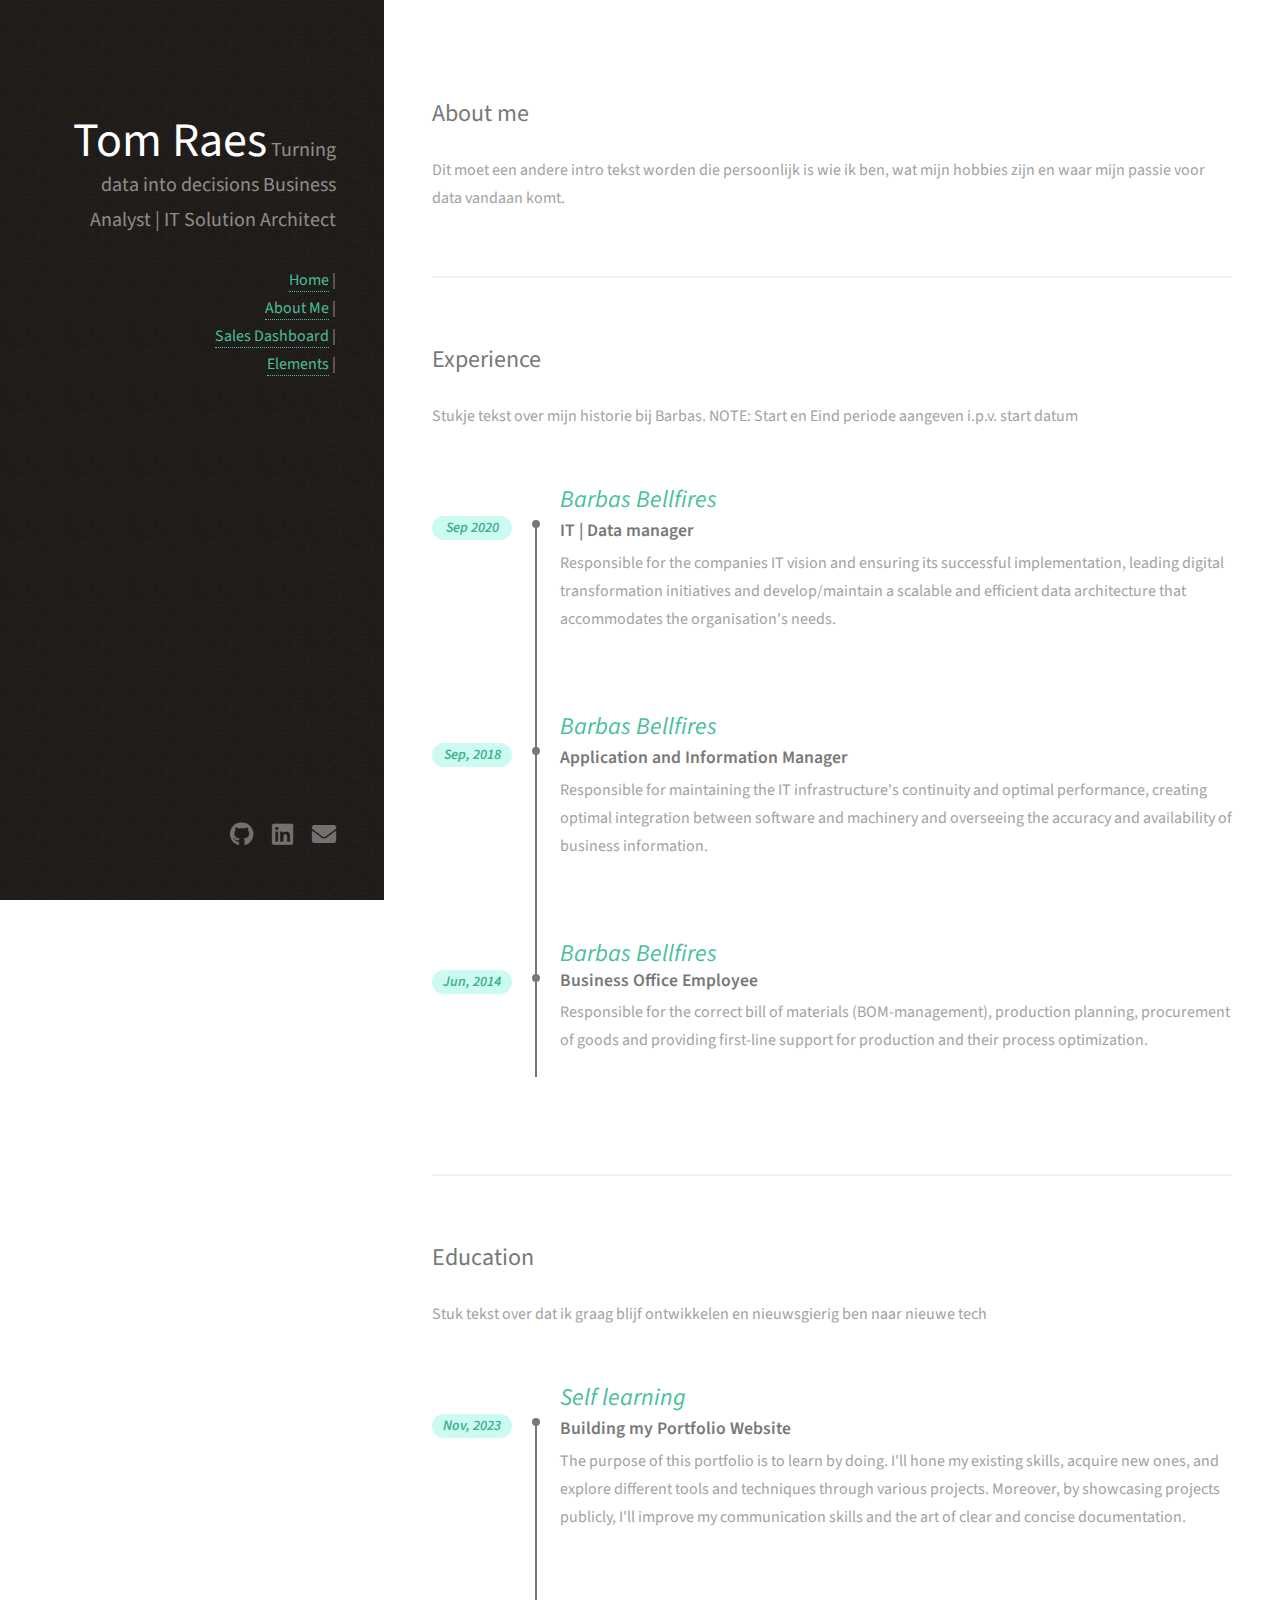
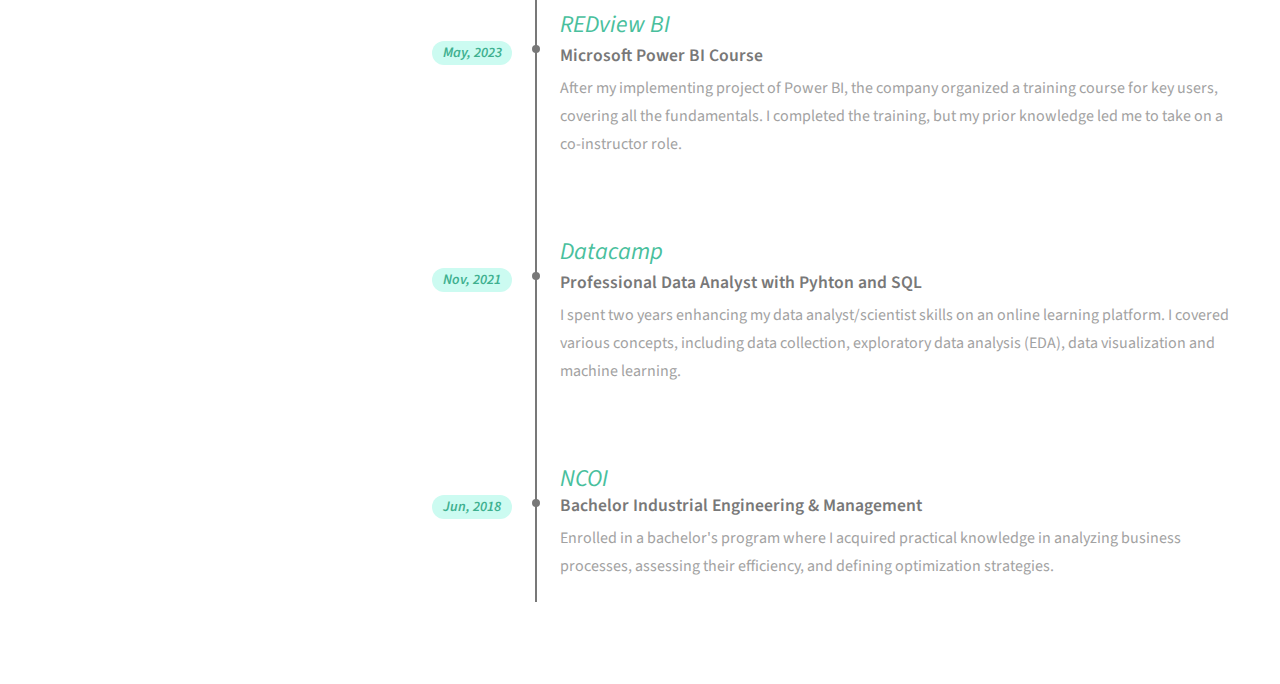
==== commit 37357777: "Change Site" ====
--- a/About Me.html
+++ b/About Me.html
@@ -2,28 +2,27 @@
 
 <html>
 	<head>
-		<title>About Me</title>
-		<link rel="icon" type="images/x-icon" href="/images/TR Logo Square.jpg">
+		<title>TsOeMar Portfolio</title>
 		<meta charset="utf-8" />
 		<meta name="viewport" content="width=device-width, initial-scale=1, user-scalable=no" />
 		<link rel="stylesheet" href="assets/css/main.css" />
+		<link rel="icon" type="images/x-icon" href="/images/misc/TR Logo Square.jpg">
 	</head>
 	<body class="is-preload">
 
 		<!-- Header -->
 			<header id="header">
 				<div class="inner">
-					<a href="#" class="image avatar"><img src="/images/TR Logo square.jpg" alt="" /></a>
-					<p> <strong><span style="font-size: 34px;">Tom Raes</span></strong></br>
-						Turning data into decisions </br> 
-						Business Analyist | IT Solution Architect</p>
-					<p>	
-						<a href="index.html">Home</a> | </br>
-						<a href="Portfolio.html">Full Portfolio</a> | </br>
-						<a href="#top">About Me</a> | </br>
-						<a href="Elements.html">Temp: Elements</a> | 
-					</p>
-				</div>			
+					<a href="#" class="image avatar"><img src="images/misc/TR Logo square.jpg" alt="" /></a>
+					<h1><strong><span style="font-size: 48px;">Tom Raes</span></strong><br />
+						Turning data into decisions<br />
+						Business Analyst | IT Solution Architect</h1><br />	
+					<a href="index.html">Home</a> | </br>
+					<!--<a href="Portfolio.html">Full Portfolio</a> | </br> -->
+					<a href="#Top">About Me</a> | </br>
+					<a href="Sales Dashboard.html">Sales Dashboard</a> |  </br>			
+					<a href="elements.html">Elements</a> | 			
+				</div>
 			</header>
 
 		<!-- Main -->
@@ -31,18 +30,16 @@
 
 				<!-- Welcome -->
 					<section id="Welcome">
-						
 						<header class="header">
-							<h2>Waddup!</h2>
+							<h2>About me</h2>
 						</header>
 						<p> Dit moet een andere intro tekst worden die persoonlijk is wie ik ben, wat mijn hobbies zijn en waar mijn passie voor data vandaan komt.</p>
+						<!--
+						<p>I'm Tom Raes, and I've got a profound fascination for the dynamic world of data and technology. I'm dedicated to driving digital transformation, process optimization, and data-driven decision-making at <a href="https://barbasbellfires.com/uk/" target="_blank">Barbas Bellfires</a>, a leading fireplace manufacturer. </p>
 						
-						<p>I'm Tom Raes, and I've got a profound fascination for the dynamic world of data and technology. I'm dedicated to driving digital transformation, process optimization, and data-driven decision-making at <a href="https://barbasbellfires.com/uk/" target="_blank">Barbas Bellfires</a>, a leading fireplace manufacturer. </p>
-
 						<p> My strong desire to keep learning and my philosophy <strong>"Learn by doing"</strong> have led me to create this platform. Through various projects, I continuously sharpen my skills and explore the latest tools and techniques in the area of business and data analysis.</p>
 						
-						<p> Feel free to take a look at my work and discover how I embrace innovation and continuous improvement in both my professional and personal growth. </p>
-						
+						<p> Feel free to take a look at my work and discover how I embrace innovation and continuous improvement in both my professional and personal growth. </p>-->
 					</section>
 				
 				<!-- Experience -->
@@ -51,30 +48,30 @@
 							<h2>Experience</h2>
 						</header>
 						<p> Stukje tekst over mijn historie bij Barbas. NOTE: Start en Eind periode aangeven i.p.v. start datum</p>
-						<p> For the past ten years, I've been part of the <a href="https://barbasbellfires.com/uk/" target="_blank">Barbas Bellfires</a> team, a leading manufacturer of modern and innovative wood and gas fireplaces. During this time, I've taken on various roles within the company, which has allowed me to gain diverse experience. Alongside this, I've pursued various learning paths to elevate my professional skills. Take a look at my journey :</p>
+					<!--<p> For the past ten years, I've been part of the <a href="https://barbasbellfires.com/uk/" target="_blank">Barbas Bellfires</a> team, a leading manufacturer of modern and innovative wood and gas fireplaces. During this time, I've taken on various roles within the company, which has allowed me to gain diverse experience. Alongside this, I've pursued various learning paths to elevate my professional skills. Take a look at my journey :</p> -->
 
 						<div class="tl-position">
-							<div class="tl-colortitle-work">Barbas Bellfires</div>
+							<div class="tl-colortitle">Barbas Bellfires</div>
 							<div class="timeline">
-								<time class="tl-date-work">Sep, 2020</time>
+								<time class="tl-date">Sep 2020</time>
 							</div>
 							<h4>IT | Data manager</h4>
 							<p>Responsible for the companies IT vision and ensuring its successful implementation, leading digital transformation initiatives and develop/maintain a scalable and efficient data architecture that accommodates the organisation's needs.</p>
 						</div>
 
 						<div class="tl-position">
-							<div class="tl-colortitle-work">Barbas Bellfires</div>
+							<div class="tl-colortitle">Barbas Bellfires</div>
 							<div class="timeline">
-								<time class="tl-date-work">Sep, 2018</time>
+								<time class="tl-date">Sep, 2018</time>
 							</div>
 							<h4>Application and Information Manager</h4>
 							<p>Responsible for maintaining the IT infrastructure's continuity and optimal performance, creating optimal integration between software and machinery and overseeing the accuracy and availability of business information.</p>
 						</div>
 
 						<div class="tl-position">
-							<div class="tl-colortitle-work">Barbas Bellfires</div>
+							<div class="tl-colortitle">Barbas Bellfires</div>
 							<div class="timeline-end">
-								<time class="tl-date-work">Jun, 2014</time>
+								<time class="tl-date">Jun, 2014</time>
 							</div>
 							<h4>Business Office Employee</h4>
 							<p>Responsible for the correct bill of materials (BOM-management), production planning, procurement of goods and providing first-line support for production and their process optimization.</p>
@@ -87,22 +84,22 @@
 							<h2>Education</h2>
 						</header>
 						<p> Stuk tekst over dat ik graag blijf ontwikkelen en nieuwsgierig ben naar nieuwe tech</p>
-						<p> For the past ten years, I've been part of the <a href="https://barbasbellfires.com/uk/" target="_blank">Barbas Bellfires</a> team, a leading manufacturer of modern and innovative wood and gas fireplaces. During this time, I've taken on various roles within the company, which has allowed me to gain diverse experience. Alongside this, I've pursued various learning paths to elevate my professional skills.</p> 
-						<p> Take a look at my journey:</p>
+						<!--<p> For the past ten years, I've been part of the <a href="https://barbasbellfires.com/uk/" target="_blank">Barbas Bellfires</a> team, a leading manufacturer of modern and innovative wood and gas fireplaces. During this time, I've taken on various roles within the company, which has allowed me to gain diverse experience. Alongside this, I've pursued various learning paths to elevate my professional skills.</p> 
+						<p> Take a look at my journey:</p> -->
 
 						<div class="tl-position">
-							<div class="tl-colortitle-work">Self learning</div>
+							<div class="tl-colortitle">Self learning</div>
 							<div class="timeline">
-								<time class="tl-date-work">Nov, 2023</time>
+								<time class="tl-date">Nov, 2023</time>
 							</div>
 							<h4> Building my Portfolio Website</h4>
 							<p>	The purpose of this portfolio is to learn by doing. I'll hone my existing skills, acquire new ones, and explore different tools and techniques 	 	through various projects. Moreover, by showcasing projects publicly, I'll improve my communication skills and the art of clear and concise documentation.</p>
 						</div>
 
 						<div class="tl-position">
-							<div class="tl-colortitle-work">REDview BI</div>
+							<div class="tl-colortitle">REDview BI</div>
 							<div class="timeline">
-								<time class="tl-date-work">May, 2023</time>
+								<time class="tl-date">May, 2023</time>
 							</div>
 							<h4>Microsoft Power BI Course</h4>
 							<p>	After my implementing project of Power BI, the company organized a training course for key users, covering all the fundamentals. I completed the training, but my prior knowledge led me to take on a co-instructor role.</p>
@@ -110,18 +107,18 @@
 
 
 						<div class="tl-position">
-							<div class="tl-colortitle-work">Datacamp</div>
+							<div class="tl-colortitle">Datacamp</div>
 							<div class="timeline">
-								<time class="tl-date-work">Nov, 2021</time>
+								<time class="tl-date">Nov, 2021</time>
 							</div>
 							<h4>Professional Data Analyst with Pyhton and SQL</h4>
 							<p>I spent two years enhancing my data analyst/scientist skills on an online learning platform. I covered various concepts, including data collection, exploratory data analysis (EDA), data visualization and machine learning.</p>
 						</div>
 
 						<div class="tl-position">
-							<div class="tl-colortitle-work">NCOI</div>
+							<div class="tl-colortitle">NCOI</div>
 							<div class="timeline-end">
-								<time class="tl-date-work">Jun, 2018</time>
+								<time class="tl-date">Jun, 2018</time>
 							</div>
 							<h4>Bachelor Industrial Engineering & Management</h4>
 							<p>Enrolled in a bachelor's program where I acquired practical knowledge in analyzing business processes, assessing their efficiency, and defining optimization strategies.</p>
--- a/assets/css/main.css
+++ b/assets/css/main.css
@@ -1,6 +1,5 @@
 @import url("fontawesome-all.min.css");
 @import url("https://fonts.googleapis.com/css?family=Source+Sans+Pro:400,400italic");
-
 
 /*
 	Strata by HTML5 UP
@@ -100,11 +99,11 @@
 		}
 
 	body, input, select, textarea {
-		color: #b2b2b2;
+		color: #a2a2a2;
 		font-family: "Source Sans Pro", Helvetica, sans-serif;
 		font-size: 16pt;
 		font-weight: 400;
-		line-height: 1.5em;
+		line-height: 1.75em;
 	}
 
 	a {
@@ -131,19 +130,19 @@
 	em, i {
 		font-style: italic;
 	}
- 
+
 	p {
-		margin: 0 0 1em 0;
+		margin: 0 0 2em 0;
 	}
 
 	h1, h2, h3, h4, h5, h6 {
 		color: #787878;
-		font-weight: 600;
+		font-weight: 400;
 		line-height: 1em;
-		margin: 0 0 1.25em 0;
-	}
-
-		h1 a, h2 a, h3 a, h4 a, h6 a {
+		margin: 0 0 1em 0;
+	}
+
+		h1 a, h2 a, h3 a, h4 a, h5 a, h6 a {
 			color: inherit;
 			text-decoration: none;
 		}
@@ -154,9 +153,8 @@
 	}
 
 	h2 {
-		font-size: 1.75em;
-		line-height: 1em;
-		margin-bottom: 1em;
+		font-size: 1.5em;
+		line-height: 1.5em;
 	}
 
 	h3 {
@@ -171,13 +169,10 @@
 		margin-bottom: 0.25em;
 		font-weight: 600;
 	}
-	
-	/*Skill Label*/
+
 	h5 {
-		color: #b2b2b2;
-		font-size: 1.1em;
-		font-weight: 400;
-		margin: 1.5em 0 0 0;
+		font-size: 0.9em;
+		line-height: 1.5em;
 	}
 
 	h6 {
@@ -215,7 +210,7 @@
 	}
 
 	code {
-		background: #efefef;
+		background: #f7f7f7;
 		border-radius: 0.35em;
 		border: solid 2px #efefef;
 		font-family: "Courier New", monospace;
@@ -1767,217 +1762,6 @@
 
 		}
 
-/* Timeline */
-	
-	/*Position*/
-	.tl-position {
-		position: relative;
-		padding-left: 2rem; 
-		padding-top: 1.5rem; 
-		padding-bottom: 1.5rem; 
-	}
-
-	@media (min-width: 640px) { 
-		.tl-position {
-			padding-left: 8rem; 
-		}
-	}
-
-	/*Colored label*/
-	.tl-colortitle-work {
-		font-style: italic;
-		font-size: 1.5rem;
-		color: #49bf9d;
-	}
-
-	.tl-colortitle-study {
-		font-style: italic;
-		font-size: 1.5rem;
-		color: #b7a3ad;
-	}	
-
-	@media (min-width: 640px) {
-		.colortitle {
-			margin-bottom: 0;
-		}
-	}
-	
-	/*Vertical line (::before) ~ Date ~ Title ~ Circle marker (::after)*/
-	.timeline {
-		display: flex;
-		flex-direction: column;
-		align-items: flex-start;
-		margin-bottom: 0.25rem;
-	}
-	
-	@media (min-width: 640px) {
-		.timeline {
-			flex-direction: row;
-		}
-	}
-	
-	.timeline::before {
-		content: '';
-		position: absolute;
-		left: 0.5rem;
-		height: 100%;
-		padding: 0 1px;
-		background-color: #787878; 
-		align-self: flex-start;
-		transform: translateX(-50%) translateY(0.75rem);
-	}
-	
-	@media (min-width: 640px) {
-		.timeline::before {
-			left: 0;
-			margin-left: 6.5rem;
-		}
-	}
-	
-	.timeline::after {
-		content: '';
-		position: absolute;
-		left: 0.5rem;
-		width: 0.5rem;
-		height: 0.5rem;
-		background-color: #787878; 
-		border: 4px solid #787878; 
-		box-sizing: border-box;
-		border-radius: 50%;
-		transform: translateX(-50%) translateY(0.375rem);
-	}
-	
-	@media (min-width: 640px) {
-		.timeline::after {
-			left: 0;
-			margin-left: 6.5rem;
-		}
-	}
-	
-	@media (min-width: 640px) {
-		.timeline.group-last::before {
-			display: none;
-		}
-	}
-	
-	.timeline-end {
-		display: flex;
-		flex-direction: column;
-		align-items: flex-start;
-		margin-bottom: 0rem; 
-	}
-	
-	@media (min-width: 640px) { 
-		.timeline-end {
-			flex-direction: row;
-		}
-	}
-	
-	.timeline-end::before {
-		content: '';
-		position: absolute;
-		left: 0.5rem; 
-		height: 50%; 
-		padding-left: 1px;
-		padding-right: 1px;
-		background-color: #787878;
-		transform: translateX(-50%) translateY(0.75rem);
-		align-self: start; 
-	}
-	
-	@media (min-width: 640px) {
-		.timeline-end::before {
-			left: 0;
-			margin-left: 6.5rem; 
-		}
-	}
-	
-	.timeline-end::after {
-		content: '';
-		position: absolute;
-		left: 0.5rem; 
-		width: 0.5rem; 
-		height: 0.5rem; 
-		background-color: #787878; 
-		border: 4px solid #787878; 
-		box-sizing: border-box;
-		border-radius: 9999px; 
-		transform: translateX(-50%) translateY(0.375rem); 
-	}
-	
-	@media (min-width: 640px) {
-		.timeline-end::after {
-			left: 0; 
-			margin-left: 6.5rem; 
-		}
-	}
-	
-	.timeline-end.group-last::before {
-		display: none; 
-	}
-	
-
-	/*Timeline Date left side*/
-	.tl-date-work {
-		display: inline-flex;
-		align-items: center;
-		justify-content: center;
-		font-style: italic;
-		width: 5rem; 
-		height: 1.5rem; 
-		margin-bottom: 1rem; 
-		font-size: 0.9rem; 
-		font-weight: 600; 
-		color: #3eb08f; 
-		background-color: #ccfbf1; 
-		border-radius: 9999px; 
-		transform: translateY(0.125rem); 
-	
-		/* Small and Up */
-		@media (min-width: 640px) {
-			position: absolute; 
-			left: 0;
-			margin-bottom: 0; 
-		}
-	}
-
-	.tl-date-study {
-		display: inline-flex;
-		align-items: center;
-		justify-content: center;
-		font-style: italic;
-		width: 5rem; 
-		height: 1.5rem; 
-		margin-bottom: 1rem; 
-		font-size: 0.9rem; 
-		font-weight: 600; 
-		color: #b7a3ad;
-		background-color: #ebe6e6; 
-		border-radius: 9999px; 
-		transform: translateY(0.125rem); 
-	
-		/* Small and Up */
-		@media (min-width: 640px) {
-			position: absolute; 
-			left: 0;
-			margin-bottom: 0; 
-		}
-	}
-
-	/*Timeline Bold Title*/
-	.tl-boldtitle {		
-		font-size: 1.25rem;
-		font-weight: 700; 
-		color: #787878; 
-	}
-	
-	/*Timeline content*/
-	.tl-content {
-		color: #b2b2b2; 
-		font-size: 1rem;
-	}
-	
-	
 /* Section/Article */
 
 	section.special, article.special {
@@ -2037,7 +1821,7 @@
 		-webkit-appearance: none;
 		-ms-appearance: none;
 		appearance: none;
-		background: #efefef;
+		background: #f7f7f7;
 		border-radius: 0.35em;
 		border: solid 2px transparent;
 		color: inherit;
@@ -2115,7 +1899,7 @@
 		input[type="checkbox"] + label,
 		input[type="radio"] + label {
 			text-decoration: none;
-			color: #b2b2b2;
+			color: #a2a2a2;
 			cursor: pointer;
 			display: inline-block;
 			font-size: 1em;
@@ -2141,7 +1925,7 @@
 
 			input[type="checkbox"] + label:before,
 			input[type="radio"] + label:before {
-				background: #efefef;
+				background: #f7f7f7;
 				border-radius: 0.35em;
 				border: solid 2px transparent;
 				content: '';
@@ -2280,11 +2064,12 @@
 			width: 100%;
 		}
 
-		.image.thumb {
+	/*Projects*/
+		.image.thumb.project {
 			text-align: center;
 		}
 
-			.image.thumb:after {
+			.image.thumb.project:after {
 				-moz-transition: opacity 0.2s ease-in-out;
 				-webkit-transition: opacity 0.2s ease-in-out;
 				-ms-transition: opacity 0.2s ease-in-out;
@@ -2308,11 +2093,11 @@
 				white-space: nowrap;
 			}
 
-			.image.thumb:hover:after {
+			.image.thumb.project:hover:after {
 				opacity: 1.0;
 			}
 
-			.image.thumb:hover:before {
+			.image.thumb.project:hover:before {
 				background: url("images/overlay.png");
 				opacity: 1.0;
 			}
@@ -2335,7 +2120,7 @@
 		}
 
 		.image.left, .image.right {
-			max-width: 26%;
+			max-width: 40%;
 		}
 
 			.image.left img, .image.right img {
@@ -2354,6 +2139,8 @@
 
 		.image.avatar {
 			border-radius: 100%;
+  			width: auto; 
+  			height: auto; 
 		}
 
 			.image.avatar:before {
@@ -2362,7 +2149,9 @@
 
 			.image.avatar img {
 				border-radius: 100%;
-				width: 100%;
+				width: 100%; 
+				height: auto;
+				float: right;
 			}
 
 /* List */
@@ -2464,7 +2253,7 @@
 		display: -moz-flex;
 		display: -webkit-flex;
 		display: -ms-flex;
-		display: flex;
+		display: flex;		
 		cursor: default;
 		list-style: none;
 		margin-left: -1em;
@@ -2599,7 +2388,7 @@
 		}
 
 			table tbody tr:nth-child(2n + 1) {
-				background-color: #efefef;
+				background-color: #f7f7f7;
 			}
 
 		table td {
@@ -2738,7 +2527,7 @@
 		.button.primary {
 			background-color: #49bf9d;
 			border-color: #49bf9d;
-			color: #fff !important;
+			color: #ffffff !important;
 		}
 
 			input[type="submit"].primary:hover,
@@ -2764,8 +2553,8 @@
 		input[type="button"]:disabled,
 		.button.disabled,
 		.button:disabled {
-			background-color: #efefef !important;
-			border-color: #efefef !important;
+			background-color: #e7e7e7 !important;
+			border-color: #e7e7e7 !important;
 			color: #b2b2b2 !important;
 			cursor: default;
 		}
@@ -2812,19 +2601,19 @@
 		justify-content: space-between;
 		background-color: #1f1815;
 		background-attachment: scroll,								scroll;
-		background-image: url("images/overlay.png"), url("../../images/Background.jpg");
+		background-image: url("images/overlay.png"), url("../../images/misc/Background.jpg");
 		background-position: top left,							top left;
 		background-repeat: repeat,								no-repeat;
-		background-size: auto,								110%;
+		background-size: auto,								150%;
 		color: rgba(255, 255, 255, 0.5);
 		height: 100%;
 		left: 0;
 		padding: 8em 4em;
-		position:fixed;
+		position: fixed;
 		text-align: right;
 		top: 0;
 		width: 35%;
-	} 
+	}
 
 		#header > * {
 			-moz-flex-shrink: 0;
@@ -2843,11 +2632,11 @@
 		}
 
 		#header strong, #header b {
-			color: #fff;
+			color: #ffffff;
 		}
 
 		#header h2, #header h3, #header h4, #header h5, #header h6 {
-			color: #fff;
+			color: #ffffff;
 		}
 
 		#header h1 {
@@ -2876,11 +2665,12 @@
 
 	#main {
 		margin-left: 35%;
-		max-width: 54em;
+		max-width: 60em;
 		padding: 8em 4em 4em 4em;
 		width: calc(100% - 35%);
 	}
 
+	/*Section Line*/
 		#main > section {
 			border-top: solid 2px #efefef;
 			margin: 4em 0 0 0;
@@ -2892,6 +2682,7 @@
 				margin-top: 0;
 				padding-top: 0;
 			}
+
 
 /* Poptrox */
 
@@ -3052,7 +2843,7 @@
 
 			.poptrox-popup .nav-next:before,
 			.poptrox-popup .nav-previous:before {
-				color: #fff ;
+				color: #fff;
 				font-size: 2.5em;
 				height: 1em;
 				line-height: 1em;
@@ -3088,7 +2879,7 @@
 			-ms-transition: opacity 0.2s ease-in-out;
 			transition: opacity 0.2s ease-in-out;
 			-webkit-tap-highlight-color: rgba(255, 255, 255, 0);
-			color: #fff ;
+			color: #fff;
 			height: 4em;
 			line-height: 4em;
 			opacity: 0;
@@ -3206,6 +2997,7 @@
 					margin-bottom: 0;
 				}
 
+
 		/* Main */
 
 			#main {
@@ -3381,48 +3173,269 @@
 
 	}
 
-/*-------------------------------------
-        6.  Skills
---------------------------------------*/
-
-	.skill-content{padding: 50px 0 80px;}
+/*---------------------------------------------------------
+Everthing added after this is not from the Strata Template
+---------------------------------------------------------*/	
+
+/* Image Section */
+	.image-container {
+		display: flex;
+		justify-content: center;
+		align-items: center;
+		overflow: auto;
+		padding-bottom: 2em;
+	}
 	
-	.single-progress-txt {
-		display:flex;
-	}
-
-	.single-progress-txt h3 {
-		width: 10%;
+	.image-container img {
+		max-height: 140px;
+		text-align: justify;
+		-ms-text-justify: distribute-all-lines;
+		text-justify: distribute-all-lines;
+		height: auto;
+		margin: 0 auto;
+		border: 2px solid #b2b2b2; 
+		border-radius: 6px;
+		padding: 10px;
+		box-shadow: 0 0 10px rgba(0, 0, 0, 0.5);  
+		/*transition: transform 0.3s, box-shadow 0.3s; /* Add transition for smooth effect */
+	}
+	
+/*	.image-container img:hover {
+		transform: scale(1.05); Scale the image on hover for a 3D effect 
+		box-shadow: 0 0 10px rgba(0, 0, 0, 0.5);  Add a shadow on hover 
+	} */
+
+/* Skills Section */
+	#skills {
+		padding: 20px 0;
+	}
+
+	.skills-container {
+		width: 100%;
+		padding: 10px;
+	}
+
+	.skill {
+		margin-bottom: 15px;
+	}
+
+	.skill-bar {
+		position: relative;
+		height: 40px;
+		background-color: #49bf9d; /* Example color, adjust as needed */
+		border-radius: 3px;
+	}
+
+	.skill-text {
+		position: absolute;
+		left: 10px; /* Adjust as needed */
+		top: 50%;
+		transform: translateY(-50%);
+		color: #ffff;
+	}
+
+/* Timeline */
+	
+	/*Position*/
+	.tl-position {
+		position: relative;
+		padding-left: 2rem; 
+		padding-top: 1.5rem; 
+		padding-bottom: 1.5rem; 
+	}
+
+	@media (min-width: 640px) { 
+		.tl-position {
+			padding-left: 8rem; 
+		}
+	}
+
+	/*Colored label*/
+	.tl-colortitle{
+		font-style: italic;
+		font-size: 1.5rem;
 		color: #49bf9d;
-		position: relative;
-		font-size: 16px;
-		top: 6px;
-		left: 20px;
-	}
-
-	.progress {
-		border-radius:4px;
-		overflow: visible;
-		background: #e6ecf3;
-		height:12px;
-		margin-top: 8px;
-		width: 90%;
-	}
-
-	.progress-bar-green {
-		background-color: #79d0b7;
-		border-radius:4px;
-		float: left;
+	}
+
+
+	@media (min-width: 640px) {
+		.colortitle {
+			margin-bottom: 0;
+		}
+	}
+	
+	/*Vertical line (::before) ~ Date ~ Title ~ Circle marker (::after)*/
+	.timeline {
+		display: flex;
+		flex-direction: column;
+		align-items: flex-start;
+		margin-bottom: 0.25rem;
+	}
+	
+	@media (min-width: 640px) {
+		.timeline {
+			flex-direction: row;
+		}
+	}
+	
+	.timeline::before {
+		content: '';
+		position: absolute;
+		left: 0.5rem;
 		height: 100%;
-		-webkit-box-shadow: inset 0 -1px 0 rgba(0,0,0,.15);
-		box-shadow: inset 0 -1px 0 rgba(0,0,0,.15);       
-	}
-
-	.progress-bar-other {
-		background-color: #c8b9c1;
-		border-radius:4px;
-		float: left;
-		height: 100%;
-		-webkit-box-shadow: inset 0 -1px 0 rgba(0,0,0,.15);
-		box-shadow: inset 0 -1px 0 rgba(0,0,0,.15);       
-	}
+		padding: 0 1px;
+		background-color: #787878; 
+		align-self: flex-start;
+		transform: translateX(-50%) translateY(0.75rem);
+	}
+	
+	@media (min-width: 640px) {
+		.timeline::before {
+			left: 0;
+			margin-left: 6.5rem;
+		}
+	}
+	
+	.timeline::after {
+		content: '';
+		position: absolute;
+		left: 0.5rem;
+		width: 0.5rem;
+		height: 0.5rem;
+		background-color: #787878; 
+		border: 4px solid #787878; 
+		box-sizing: border-box;
+		border-radius: 50%;
+		transform: translateX(-50%) translateY(0.375rem);
+	}
+	
+	@media (min-width: 640px) {
+		.timeline::after {
+			left: 0;
+			margin-left: 6.5rem;
+		}
+	}
+	
+	@media (min-width: 640px) {
+		.timeline.group-last::before {
+			display: none;
+		}
+	}
+	
+	.timeline-end {
+		display: flex;
+		flex-direction: column;
+		align-items: flex-start;
+		margin-bottom: 0rem; 
+	}
+	
+	@media (min-width: 640px) { 
+		.timeline-end {
+			flex-direction: row;
+		}
+	}
+	
+	.timeline-end::before {
+		content: '';
+		position: absolute;
+		left: 0.5rem; 
+		height: 50%; 
+		padding-left: 1px;
+		padding-right: 1px;
+		background-color: #787878;
+		transform: translateX(-50%) translateY(0.75rem);
+		align-self: start; 
+	}
+	
+	@media (min-width: 640px) {
+		.timeline-end::before {
+			left: 0;
+			margin-left: 6.5rem; 
+		}
+	}
+	
+	.timeline-end::after {
+		content: '';
+		position: absolute;
+		left: 0.5rem; 
+		width: 0.5rem; 
+		height: 0.5rem; 
+		background-color: #787878; 
+		border: 4px solid #787878; 
+		box-sizing: border-box;
+		border-radius: 9999px; 
+		transform: translateX(-50%) translateY(0.375rem); 
+	}
+	
+	@media (min-width: 640px) {
+		.timeline-end::after {
+			left: 0; 
+			margin-left: 6.5rem; 
+		}
+	}
+	
+	.timeline-end.group-last::before {
+		display: none; 
+	}
+	
+
+	/*Timeline Date left side*/
+	.tl-date {
+		display: inline-flex;
+		align-items: center;
+		justify-content: center;
+		font-style: italic;
+		width: 5rem; 
+		height: 1.5rem; 
+		margin-bottom: 1rem; 
+		font-size: 0.9rem; 
+		font-weight: 600; 
+		color: #3eb08f; 
+		background-color: #ccfbf1; 
+		border-radius: 9999px; 
+		transform: translateY(0.125rem); 
+	
+		/* Small and Up */
+		@media (min-width: 640px) {
+			position: absolute; 
+			left: 0;
+			margin-bottom: 0; 
+		}
+	}
+
+	.tl-date-study {
+		display: inline-flex;
+		align-items: center;
+		justify-content: center;
+		font-style: italic;
+		width: 5rem; 
+		height: 1.5rem; 
+		margin-bottom: 1rem; 
+		font-size: 0.9rem; 
+		font-weight: 600; 
+		color: #b7a3ad;
+		background-color: #ebe6e6; 
+		border-radius: 9999px; 
+		transform: translateY(0.125rem); 
+	
+		/* Small and Up */
+		@media (min-width: 640px) {
+			position: absolute; 
+			left: 0;
+			margin-bottom: 0; 
+		}
+	}
+
+	/*Timeline Bold Title*/
+	.tl-boldtitle {		
+		font-size: 1.25rem;
+		font-weight: 700; 
+		color: #787878; 
+	}
+	
+	/*Timeline content*/
+	.tl-content {
+		color: #b2b2b2; 
+		font-size: 1rem;
+	}
+	
